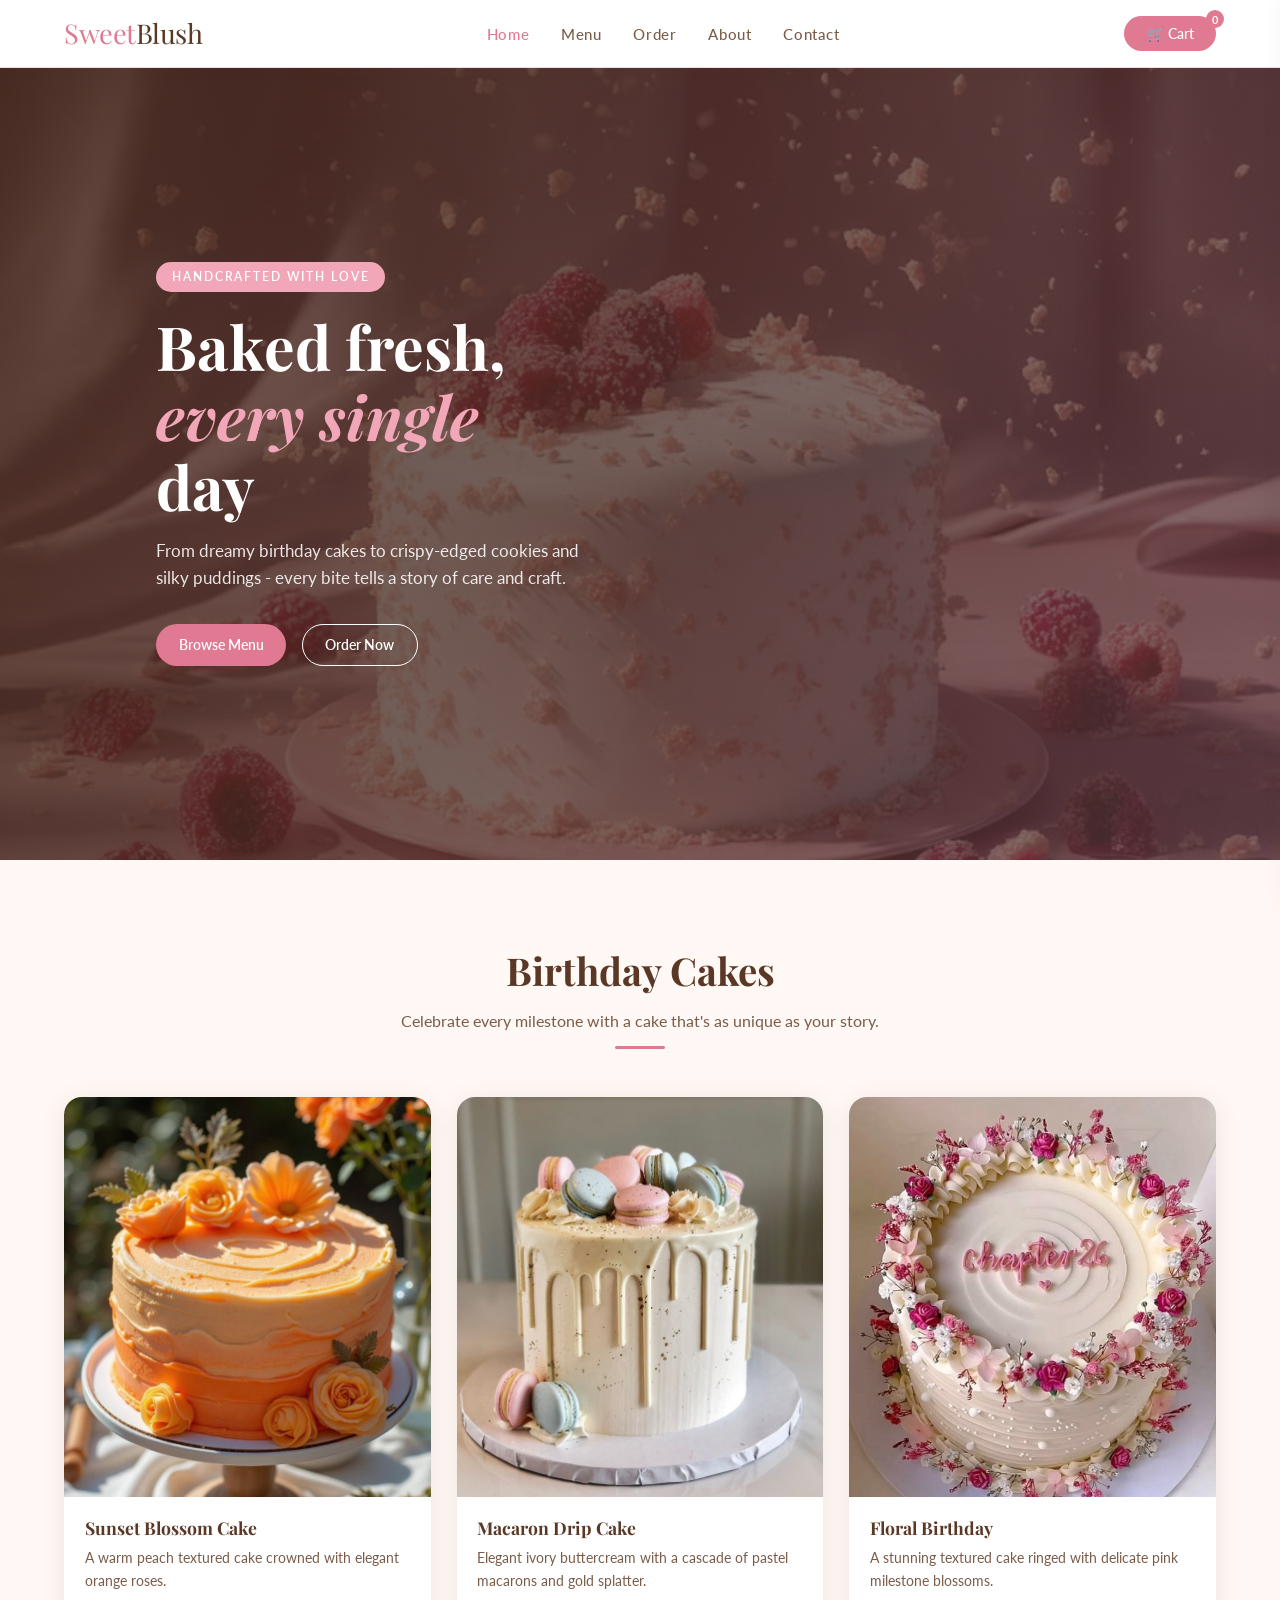
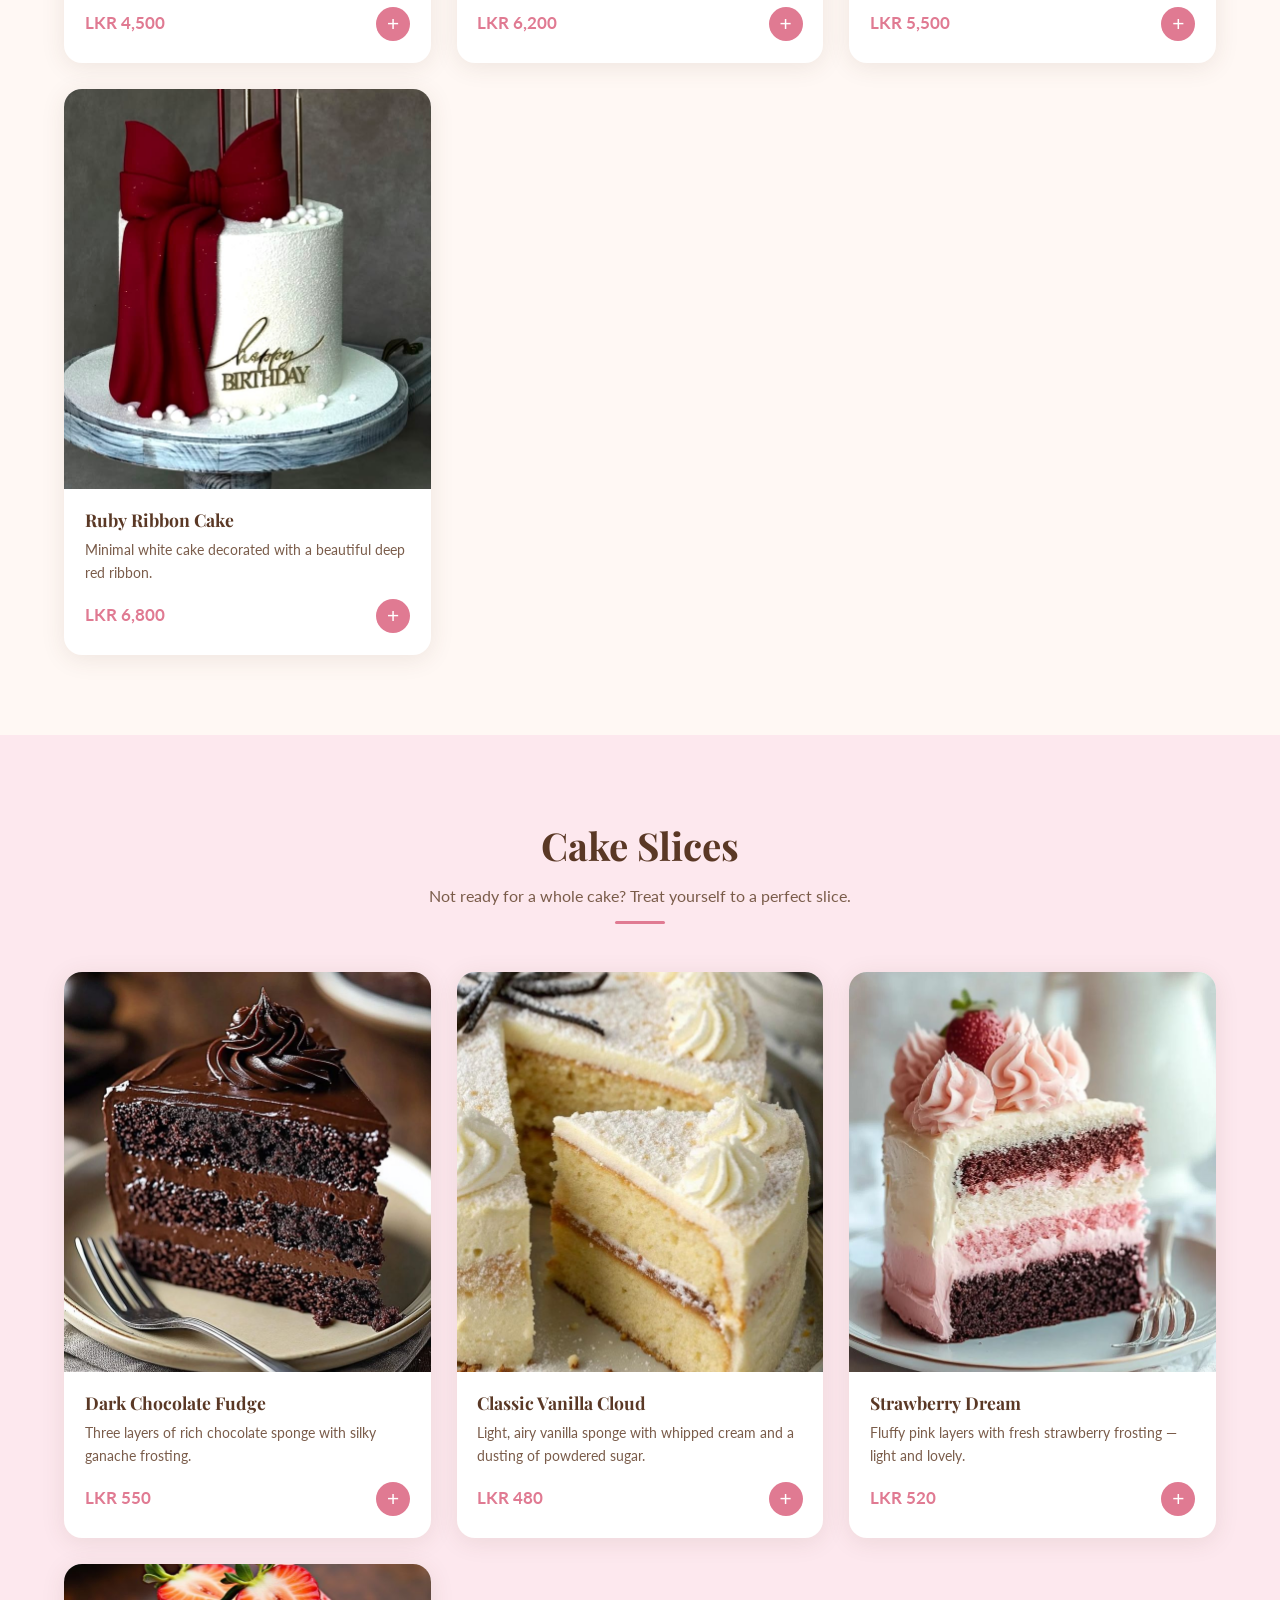
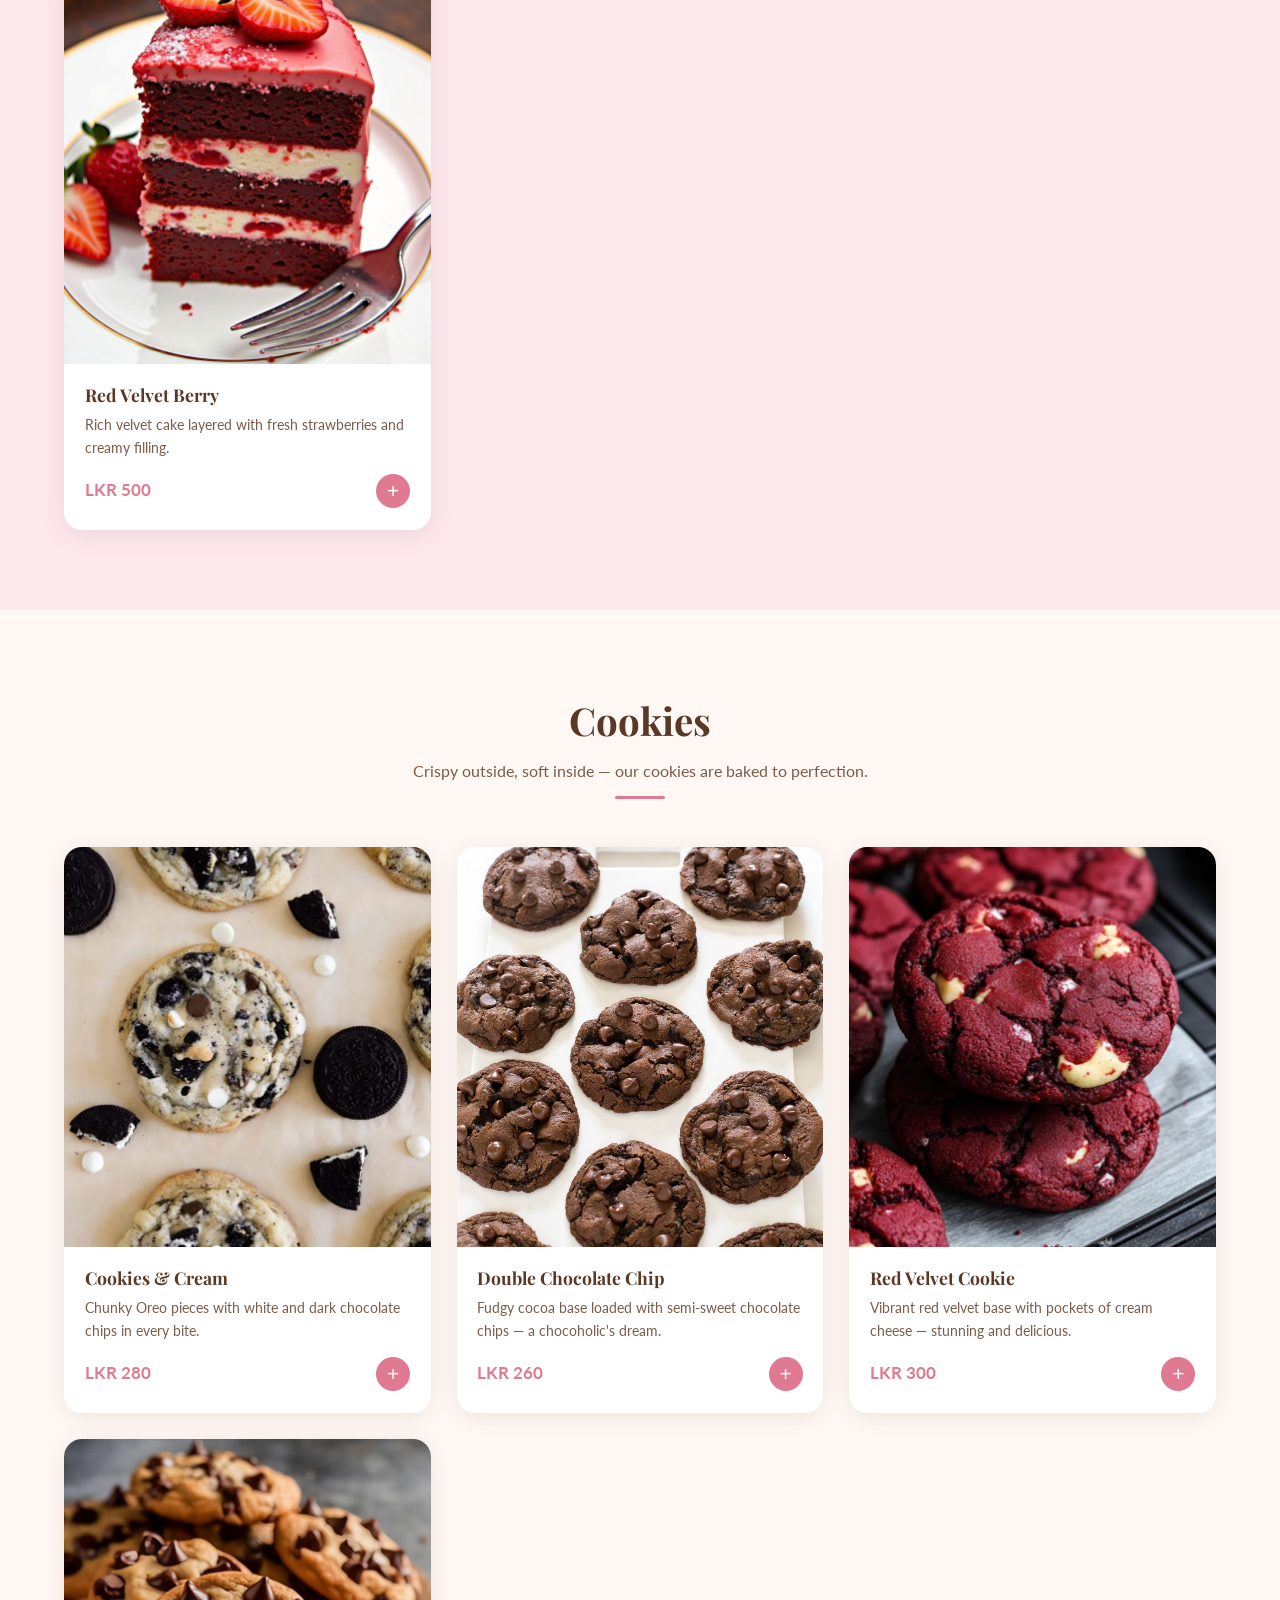
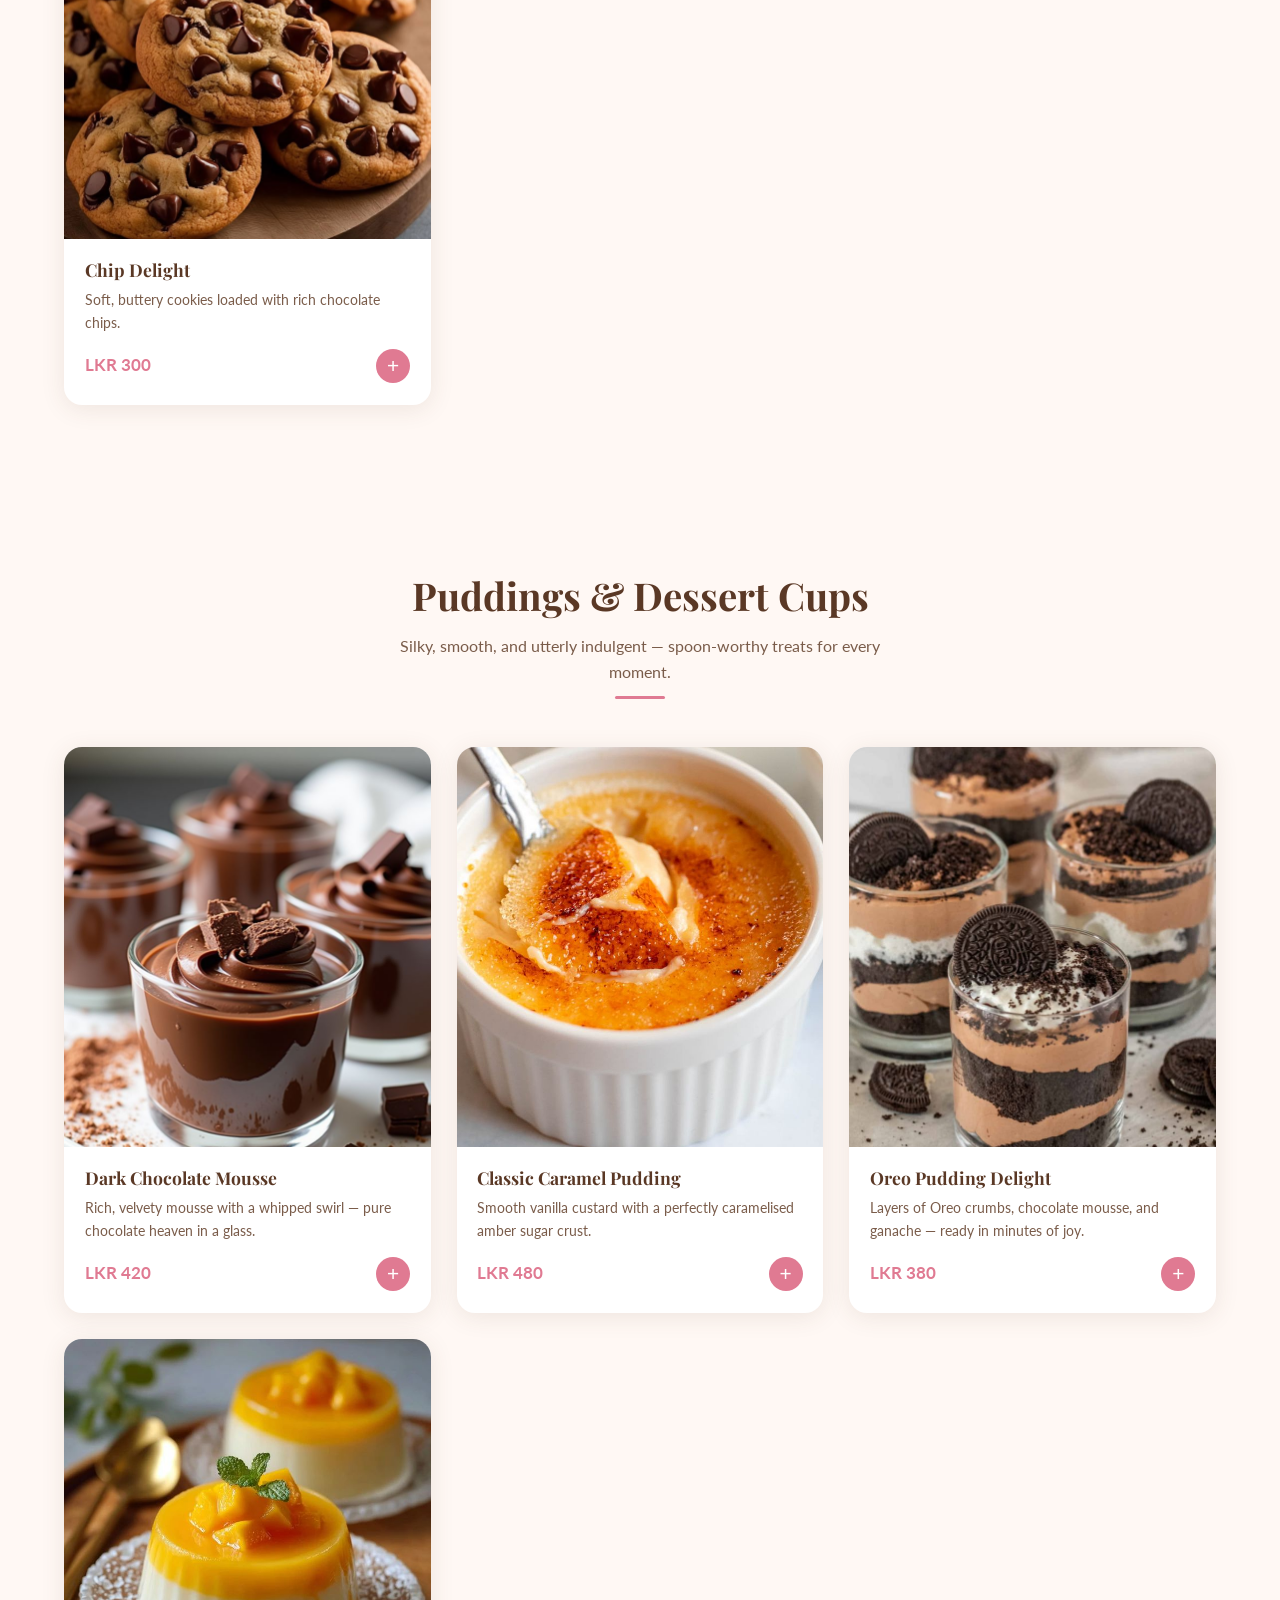
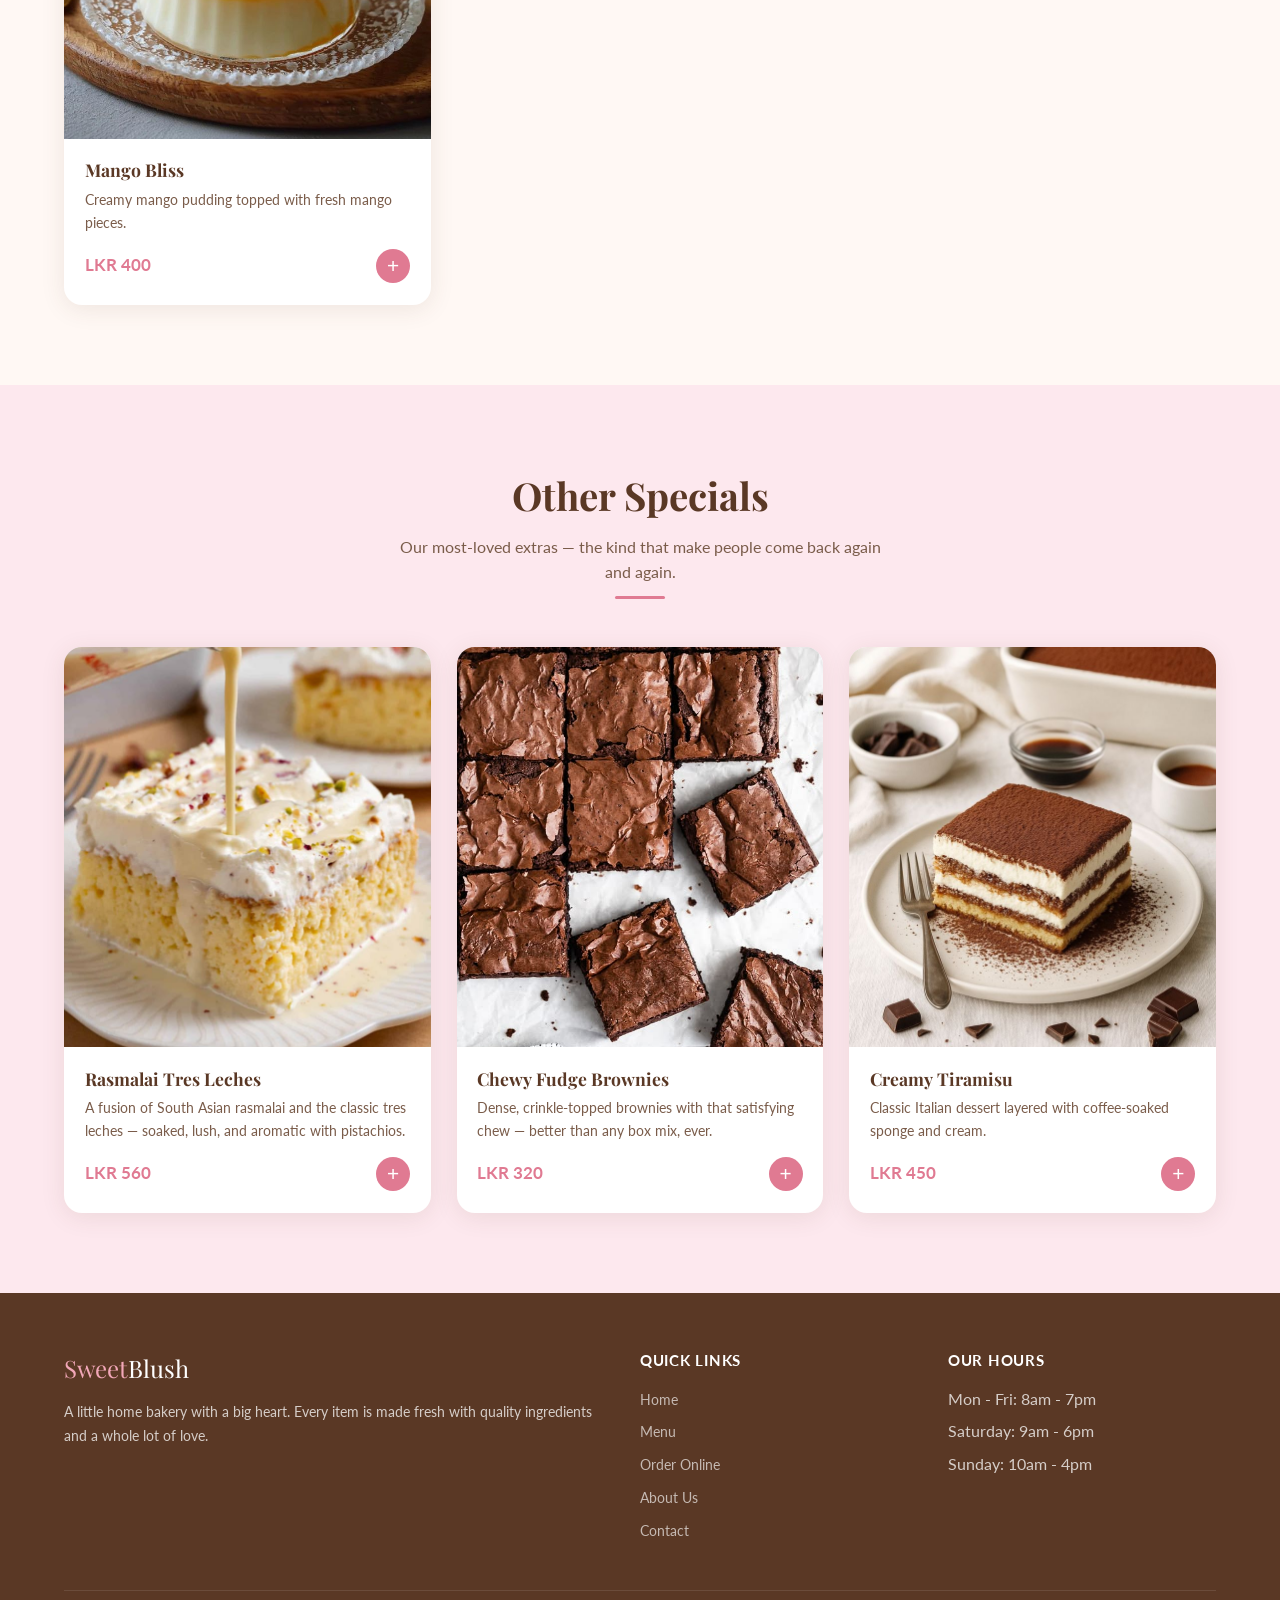
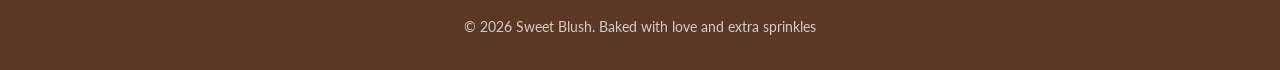
==== index.html @ 2e7a37d2 "uploaded all the files for the project" ====
<!DOCTYPE html>
<html lang="en">
<head>
  <meta charset="UTF-8">
  <meta name="viewport" content="width=device-width, initial-scale=1.0">
  <title>Sweet Blush- Handcrafted Sweets</title>
  <link rel="preconnect" href="https://fonts.googleapis.com">
  <link href="https://fonts.googleapis.com/css2?family=Playfair+Display:ital,wght@0,400;0,700;1,400&family=Lato:wght@300;400;600;700&display=swap" rel="stylesheet">
  <link rel="stylesheet" href="css/style.css">
</head>
<body>

<!-- NAVBAR -->
<nav>
  <a href="index.html" class="nav-brand">Sweet<span>Blush</span></a>
  <ul class="nav-links" id="navLinks">
    <li><a href="index.html" class="active">Home</a></li>
    <li><a href="pages/products.html">Menu</a></li>
    <li><a href="pages/order.html">Order</a></li>
    <li><a href="pages/about.html">About</a></li>
    <li><a href="pages/contact.html">Contact</a></li>
  </ul>
  <div class="nav-actions">
    <button class="btn btn-pink cart-btn" id="openCart">
      🛒 Cart <span class="cart-count" id="cartCount">0</span>
    </button>
  </div>
  <button class="hamburger" id="hamburger" aria-label="Menu">
    <span></span><span></span><span></span>
  </button>
</nav>

<!-- HERO -->
<section class="hero">
  <div class="hero-bg"></div>
  <div class="hero-overlay"></div>
  <div class="hero-content">
    <span class="hero-tag">Handcrafted with love</span>
    <h1>Baked fresh, <em>every single</em> day</h1>
    <p>From dreamy birthday cakes to crispy-edged cookies and silky puddings - every bite tells a story of care and craft.</p>
    <div class="hero-btns">
      <a href="pages/products.html" class="btn btn-pink">Browse Menu</a>
      <a href="pages/order.html" class="btn btn-outline" style="color:white; border-color:white;">Order Now</a>
    </div>
  </div>
</section>

<!-- BIRTHDAY CAKES -->
<section id="birthday-cakes">
  <div class="section-header">
    <h2>Birthday Cakes</h2>
    <p>Celebrate every milestone with a cake that's as unique as your story.</p>
    <div class="pink-line"></div>
  </div>
  <div class="cards-grid">
    <div class="card">
      <img class="card-img" src="images/cake4.jpg" alt="Fancy Birthday Cake">
      <div class="card-body">
        <h3>Sunset Blossom Cake</h3>
        <p>A warm peach textured cake crowned with elegant orange roses.</p>
        <div class="card-footer">
          <span class="price">LKR 4,500</span>
          <button class="add-btn" onclick="addToCart('Dreamy Drip Cake', 4500, 'images/cake1.jpg')">+</button>
        </div>
      </div>
    </div>
    <div class="card">
      <img class="card-img" src="images/cake2.jpg" alt="Vanilla Layer Cake">
      <div class="card-body">
        <h3>Macaron Drip Cake</h3>
        <p>Elegant ivory buttercream with a cascade of pastel macarons and gold splatter.</p>
        <div class="card-footer">
          <span class="price">LKR 6,200</span>
          <button class="add-btn" onclick="addToCart('Classic Vanilla Cloud', 6200, 'images/cake2.jpg')">+</button>
        </div>
      </div>
    </div>
    <div class="card">
      <img class="card-img" src="images/cake3.jpg" alt="Macaron Drip Cake">
      <div class="card-body">
        <h3>Floral Birthday</h3>
        <p>A stunning textured cake ringed with delicate pink milestone blossoms.</p>
        <div class="card-footer">
          <span class="price">LKR 5,500</span>
          <button class="add-btn" onclick="addToCart('Macaron Drip Cake', 5500, 'images/cake3.jpg')">+</button>
        </div>
      </div>
    </div>
    <div class="card">
      <img class="card-img" src="images/Cake 5.jpeg" alt="Ruby Ribbon Cake">
      <div class="card-body">
        <h3>Ruby Ribbon Cake</h3>
        <p>Minimal white cake decorated with a beautiful deep red ribbon.</p>
        <div class="card-footer">
          <span class="price">LKR 6,800</span>
          <button class="add-btn" onclick="addToCart('Macaron Drip Cake', 6800, 'images/cake3.jpg')">+</button>
        </div>
      </div>
    </div>
  </div>
</section>

<!-- CAKE PIECES -->
<section class="bg-pink-light" id="cake-pieces">
  <div class="section-header">
    <h2>Cake Slices</h2>
    <p>Not ready for a whole cake? Treat yourself to a perfect slice.</p>
    <div class="pink-line"></div>
  </div>
  <div class="cards-grid">
    <div class="card">
      <img class="card-img" src="images/choc_cake.jpg" alt="Chocolate Fudge Cake">
      <div class="card-body">
        <h3>Dark Chocolate Fudge</h3>
        <p>Three layers of rich chocolate sponge with silky ganache frosting.</p>
        <div class="card-footer">
          <span class="price">LKR 550</span>
          <button class="add-btn" onclick="addToCart('Dark Chocolate Fudge Slice', 550, 'images/choc_cake.jpg')">+</button>
        </div>
      </div>
    </div>
    <div class="card">
      <img class="card-img" src="images/cake_piece1.jpg" alt="Vanila Cake">
      <div class="card-body">
        <h3>Classic Vanilla Cloud</h3>
        <p>Light, airy vanilla sponge with whipped cream and a dusting of powdered sugar.</p>
        <div class="card-footer">
          <span class="price">LKR 480</span>
          <button class="add-btn" onclick="addToCart('Neapolitan Delight Slice', 480, 'images/cake_piece1.jpg')">+</button>
        </div>
      </div>
    </div>
    <div class="card">
      <img class="card-img" src="images/cake_piece2.jpg" alt="Strawberry Cake">
      <div class="card-body">
        <h3>Strawberry Dream</h3>
        <p>Fluffy pink layers with fresh strawberry frosting — light and lovely.</p>
        <div class="card-footer">
          <span class="price">LKR 520</span>
          <button class="add-btn" onclick="addToCart('Strawberry Dream Slice', 520, 'images/cake_piece2.jpg')">+</button>
        </div>
      </div>
    </div>
    <div class="card">
      <img class="card-img" src="images/Red Velvet Strawberry Sensation.jpeg" alt="Red Velvet Cake">
      <div class="card-body">
        <h3>Red Velvet Berry</h3>
        <p>Rich velvet cake layered with fresh strawberries and creamy filling.</p>
        <div class="card-footer">
          <span class="price">LKR 500</span>
          <button class="add-btn" onclick="addToCart('Strawberry Dream Slice', 500, 'images/cake_piece2.jpg')">+</button>
        </div>
      </div>
    </div>
  </div>
</section>

<!-- COOKIES -->
<section id="cookies">
  <div class="section-header">
    <h2>Cookies</h2>
    <p>Crispy outside, soft inside — our cookies are baked to perfection.</p>
    <div class="pink-line"></div>
  </div>
  <div class="cards-grid">
    <div class="card">
      <img class="card-img" src="images/cookie1.jpg" alt="Cookies and Cream">
      <div class="card-body">
        <h3>Cookies & Cream</h3>
        <p>Chunky Oreo pieces with white and dark chocolate chips in every bite.</p>
        <div class="card-footer">
          <span class="price">LKR 280</span>
          <button class="add-btn" onclick="addToCart('Cookies & Cream Cookie', 280, 'images/cookie1.jpg')">+</button>
        </div>
      </div>
    </div>
    <div class="card">
      <img class="card-img" src="images/cookie2.jpg" alt="Double Chocolate">
      <div class="card-body">
        <h3>Double Chocolate Chip</h3>
        <p>Fudgy cocoa base loaded with semi-sweet chocolate chips — a chocoholic's dream.</p>
        <div class="card-footer">
          <span class="price">LKR 260</span>
          <button class="add-btn" onclick="addToCart('Double Chocolate Chip Cookie', 260, 'images/cookie2.jpg')">+</button>
        </div>
      </div>
    </div>
    <div class="card">
      <img class="card-img" src="images/cookie3.jpg" alt="Red Velvet Cookie">
      <div class="card-body">
        <h3>Red Velvet Cookie</h3>
        <p>Vibrant red velvet base with pockets of cream cheese — stunning and delicious.</p>
        <div class="card-footer">
          <span class="price">LKR 300</span>
          <button class="add-btn" onclick="addToCart('Red Velvet Cookie', 300, 'images/cookie3.jpg')">+</button>
        </div>
      </div>
    </div>
    <div class="card">
      <img class="card-img" src="images/Cookie 4.jpeg" alt="Chocolate chip Cookie">
      <div class="card-body">
        <h3>Chip Delight</h3>
        <p>Soft, buttery cookies loaded with rich chocolate chips.</p>
        <div class="card-footer">
          <span class="price">LKR 300</span>
          <button class="add-btn" onclick="addToCart('Red Velvet Cookie', 240, 'images/cookie3.jpg')">+</button>
        </div>
      </div>
    </div>
  </div>
</section>

<!-- PUDDINGS -->
<section id="puddings">
  <div class="section-header">
    <h2>Puddings & Dessert Cups</h2>
    <p>Silky, smooth, and utterly indulgent — spoon-worthy treats for every moment.</p>
    <div class="pink-line"></div>
  </div>
  <div class="cards-grid">
    <div class="card">
      <img class="card-img" src="images/pudding1.jpg" alt="Chocolate Mousse">
      <div class="card-body">
        <h3>Dark Chocolate Mousse</h3>
        <p>Rich, velvety mousse with a whipped swirl — pure chocolate heaven in a glass.</p>
        <div class="card-footer">
          <span class="price">LKR 420</span>
          <button class="add-btn" onclick="addToCart('Dark Chocolate Mousse', 420, 'images/pudding1.jpg')">+</button>
        </div>
      </div>
    </div>
    <div class="card">
      <img class="card-img" src="images/pudding2.jpg" alt="Crème Brûlée">
      <div class="card-body">
        <h3>Classic Caramel Pudding</h3>
        <p>Smooth vanilla custard with a perfectly caramelised amber sugar crust.</p>
        <div class="card-footer">
          <span class="price">LKR 480</span>
          <button class="add-btn" onclick="addToCart('Classic Crème Brûlée', 480, 'images/pudding2.jpg')">+</button>
        </div>
      </div>
    </div>
    <div class="card">
      <img class="card-img" src="images/pudding3.jpg" alt="Oreo Pudding">
      <div class="card-body">
        <h3>Oreo Pudding Delight</h3>
        <p>Layers of Oreo crumbs, chocolate mousse, and ganache — ready in minutes of joy.</p>
        <div class="card-footer">
          <span class="price">LKR 380</span>
          <button class="add-btn" onclick="addToCart('Oreo Pudding Delight', 380, 'images/pudding3.jpg')">+</button>
        </div>
      </div>
    </div>
     <div class="card">
      <img class="card-img" src="images/pudding 4.jpeg" alt="Banana Pudding">
      <div class="card-body">
        <h3>Mango Bliss</h3>
        <p>Creamy mango pudding topped with fresh mango pieces.</p>
        <div class="card-footer">
          <span class="price">LKR 400</span>
          <button class="add-btn" onclick="addToCart('Oreo Pudding Delight', 400, 'images/pudding3.jpg')">+</button>
        </div>
      </div>
    </div>
  </div>
</section>

<!-- OTHER SPECIALS -->
<section class="bg-pink-light" id="specials">
  <div class="section-header">
    <h2>Other Specials</h2>
    <p>Our most-loved extras — the kind that make people come back again and again.</p>
    <div class="pink-line"></div>
  </div>
  <div class="cards-grid" style="grid-template-columns: repeat(auto-fill, minmax(320px,1fr));">
    <div class="card">
      <img class="card-img" src="images/tres_leches.jpg" alt="Tres Leches">
      <div class="card-body">
        <h3>Rasmalai Tres Leches</h3>
        <p>A fusion of South Asian rasmalai and the classic tres leches — soaked, lush, and aromatic with pistachios.</p>
        <div class="card-footer">
          <span class="price">LKR 560</span>
          <button class="add-btn" onclick="addToCart('Rasmalai Tres Leches', 560, 'images/tres_leches.jpg')">+</button>
        </div>
      </div>
    </div>
    <div class="card">
      <img class="card-img" src="images/brownies.jpg" alt="Fudge Brownies">
      <div class="card-body">
        <h3>Chewy Fudge Brownies</h3>
        <p>Dense, crinkle-topped brownies with that satisfying chew — better than any box mix, ever.</p>
        <div class="card-footer">
          <span class="price">LKR 320</span>
          <button class="add-btn" onclick="addToCart('Chewy Fudge Brownie', 320, 'images/brownies.jpg')">+</button>
        </div>
      </div>
    </div>
    <div class="card">
      <img class="card-img" src="images/Tiramisu.jpeg" alt="Tiramisu">
      <div class="card-body">
        <h3>Creamy Tiramisu</h3>
        <p>Classic Italian dessert layered with coffee-soaked sponge and cream.</p>
        <div class="card-footer">
          <span class="price">LKR 450</span>
          <button class="add-btn" onclick="addToCart('Chewy Fudge Brownie', 450, 'images/brownies.jpg')">+</button>
        </div>
      </div>
    </div>
  </div>
</section>



<!-- CART SIDEBAR -->
<div class="cart-sidebar" id="cartSidebar">
  <div class="cart-header">
    <h3>🛒 Your Cart</h3>
    <button class="cart-close" id="cartClose">×</button>
  </div>
  <div class="cart-items" id="cartItems"></div>
  <div class="cart-footer">
    <div class="cart-total">
      <span>Total</span>
      <span id="cartTotal">LKR 0.00</span>
    </div>
    <a href="pages/order.html" class="btn btn-pink" style="width:100%; padding:0.75rem; text-align:center; display:block;">Proceed to Order</a>
  </div>
</div>

<!-- FOOTER -->
<footer>
  <div class="footer-grid">
    <div>
      <div class="footer-brand">Sweet<span>Blush</span></div>
      <p>A little home bakery with a big heart. Every item is made fresh with quality ingredients and a whole lot of love.</p>
    </div>
    <div>
      <h4>Quick Links</h4>
      <ul>
        <li><a href="index.html">Home</a></li>
        <li><a href="pages/products.html">Menu</a></li>
        <li><a href="pages/order.html">Order Online</a></li>
        <li><a href="pages/about.html">About Us</a></li>
        <li><a href="pages/contact.html">Contact</a></li>
      </ul>
    </div>
    <div>
      <h4>Our Hours</h4>
      <ul>
        <li>Mon - Fri: 8am - 7pm</li>
        <li>Saturday: 9am - 6pm</li>
        <li>Sunday: 10am - 4pm</li>
      </ul>
    </div>
  </div>
  <div class="footer-bottom">
    <p>© 2026 Sweet Blush. Baked with love and extra sprinkles</p>
  </div>
</footer>

<div class="toast" id="toast"></div>
<script src="js/main.js"></script>
</body>
</html>
---- css/style.css ----
/* ===== RESET & BASE ===== */
*, *::before, *::after { box-sizing: border-box; margin: 0; padding: 0; }

:root {
  --pink: #f2a7b8;
  --pink-dark: #e07a92;
  --pink-light: #fde8ee;
  --cream: #fff8f4;
  --brown: #5a3825;
  --text: #2d1a0e;
  --text-light: #7a5c4a;
  --white: #ffffff;
  --shadow: 0 4px 24px rgba(90,56,37,0.10);
  --radius: 18px;
  --font-display: 'Playfair Display', Georgia, serif;
  --font-body: 'Lato', 'Helvetica Neue', Arial, sans-serif;
}

html { scroll-behavior: smooth; }
body {
  font-family: var(--font-body);
  background: var(--cream);
  color: var(--text);
  line-height: 1.6;
}

a { text-decoration: none; color: inherit; }
img { max-width: 100%; display: block; }

/* ===== NAVBAR ===== */
nav {
  position: sticky; top: 0; z-index: 100;
  background: var(--white);
  border-bottom: 1px solid #f5dde5;
  display: flex; align-items: center; justify-content: space-between;
  padding: 0 5%;
  height: 68px;
  box-shadow: 0 2px 12px rgba(90,56,37,0.07);
}

.nav-brand {
  font-family: var(--font-display);
  font-size: 1.7rem;
  color: var(--pink-dark);
  letter-spacing: -0.5px;
}
.nav-brand span { color: var(--brown); }

.nav-links {
  display: flex; gap: 2rem; list-style: none;
}
.nav-links a {
  font-size: 0.92rem;
  letter-spacing: 0.04em;
  color: var(--text-light);
  transition: color 0.2s;
  font-weight: 500;
}
.nav-links a:hover, .nav-links a.active { color: var(--pink-dark); }

.nav-actions { display: flex; gap: 0.75rem; align-items: center; }

.btn {
  display: inline-flex; align-items: center; justify-content: center;
  gap: 8px;
  padding: 0.55rem 1.4rem;
  border-radius: 50px;
  font-size: 0.88rem;
  font-weight: 600;
  cursor: pointer;
  border: none;
  transition: all 0.2s;
  font-family: var(--font-body);
}
.btn-outline {
  background: transparent;
  border: 1.5px solid var(--pink-dark);
  color: var(--pink-dark);
}
.btn-outline:hover { background: var(--pink-light); }
.btn-pink {
  background: var(--pink-dark);
  color: var(--white);
}
.btn-pink:hover { background: #c96880; transform: translateY(-1px); box-shadow: 0 4px 14px rgba(224,122,146,0.35); }
.btn-brown {
  background: var(--brown);
  color: var(--white);
}
.btn-brown:hover { background: #7a4f35; }

/* Hamburger */
.hamburger { display: none; flex-direction: column; gap: 5px; cursor: pointer; background: none; border: none; padding: 4px; }
.hamburger span { display: block; width: 24px; height: 2px; background: var(--brown); border-radius: 2px; transition: all 0.3s; }

/* ===== HERO ===== */
.hero {
  position: relative;
  min-height: 88vh;
  display: flex; align-items: center;
  overflow: hidden;
}
.hero-bg {
  position: absolute; inset: 0;
  background: url('../images/hero.jpg') center/cover no-repeat;
  filter: brightness(0.40);
}
.hero-overlay {
  position: absolute; inset: 0;
  background: linear-gradient(120deg, rgba(90,56,37,0.55) 0%, rgba(242,167,184,0.25) 100%);
}
.hero-content {
  position: relative; z-index: 2;
  padding: 0 8%;
  max-width: 620px;
}
.hero-tag {
  display: inline-block;
  background: var(--pink);
  color: var(--white);
  font-size: 0.78rem;
  letter-spacing: 0.15em;
  text-transform: uppercase;
  padding: 0.3rem 1rem;
  border-radius: 50px;
  margin-bottom: 1.2rem;
  font-weight: 600;
}
.hero-content h1 {
  font-family: var(--font-display);
  font-size: clamp(2.4rem, 5vw, 3.8rem);
  color: var(--white);
  line-height: 1.15;
  margin-bottom: 1.1rem;
}
.hero-content h1 em {
  color: var(--pink);
  font-style: italic;
}
.hero-content p {
  color: rgba(255,255,255,0.88);
  font-size: 1.05rem;
  margin-bottom: 2rem;
  max-width: 480px;
}
.hero-btns { display: flex; gap: 1rem; flex-wrap: wrap; }

/* ===== SECTION STYLES ===== */
section { padding: 5rem 5%; }

.section-header { text-align: center; margin-bottom: 3rem; }
.section-header h2 {
  font-family: var(--font-display);
  font-size: clamp(1.8rem, 3vw, 2.4rem);
  color: var(--brown);
  margin-bottom: 0.5rem;
}
.section-header p { color: var(--text-light); font-size: 0.98rem; max-width: 500px; margin: 0 auto; }
.pink-line {
  width: 50px; height: 3px;
  background: var(--pink-dark);
  border-radius: 2px;
  margin: 0.7rem auto 0;
}

/* ===== CARDS GRID ===== */
.cards-grid {
  display: grid;
  grid-template-columns: repeat(auto-fill, minmax(270px, 1fr));
  gap: 1.6rem;
}

.card {
  background: var(--white);
  border-radius: var(--radius);
  overflow: hidden;
  box-shadow: var(--shadow);
  transition: transform 0.25s, box-shadow 0.25s;
}
.card:hover { transform: translateY(-6px); box-shadow: 0 12px 36px rgba(90,56,37,0.14); }

.card-img {
  width: 100%; height: 400px;
  object-fit: cover;
  overflow: hidden;
  
}
.card-body { padding: 1.1rem 1.3rem 1.4rem; }
.card-body h3 {
  font-family: var(--font-display);
  font-size: 1.1rem;
  color: var(--brown);
  margin-bottom: 0.3rem;
}
.card-body p { font-size: 0.88rem; color: var(--text-light); margin-bottom: 0.9rem; }
.card-footer { display: flex; align-items: center; justify-content: space-between; }
.price { font-weight: 700; color: var(--pink-dark); font-size: 1.05rem; }
.add-btn {
  width: 34px; height: 34px;
  border-radius: 50%;
  background: var(--pink-dark);
  color: white;
  border: none;
  font-size: 1.3rem;
  cursor: pointer;
  display: flex; align-items: center; justify-content: center;
  transition: background 0.2s;
}
.add-btn:hover { background: var(--brown); }

/* ===== ALTERNATING BG ===== */
.bg-pink-light { background: var(--pink-light); }
.bg-white { background: var(--white); }

/* ===== CART BADGE ===== */
.cart-btn { position: relative; }
.cart-count {
  position: absolute; top: -6px; right: -8px;
  background: var(--pink-dark);
  color: white;
  font-size: 0.7rem;
  font-weight: 700;
  width: 18px; height: 18px;
  border-radius: 50%;
  display: flex; align-items: center; justify-content: center;
}

/* ===== MODAL ===== */
.modal-overlay {
  display: none;
  position: fixed; inset: 0;
  background: rgba(45,26,14,0.45);
  z-index: 500;
  align-items: center;
  justify-content: center;
  padding: 1rem;
}
.modal-overlay.open { display: flex; }
.modal {
  background: var(--white);
  border-radius: var(--radius);
  padding: 2.4rem;
  width: 100%; max-width: 420px;
  position: relative;
  box-shadow: 0 20px 60px rgba(90,56,37,0.2);
  animation: slideUp 0.3s ease;
}
@keyframes slideUp { from { transform: translateY(30px); opacity: 0; } to { transform: translateY(0); opacity: 1; } }

.modal-close {
  position: absolute; top: 1rem; right: 1rem;
  background: none; border: none; font-size: 1.4rem;
  color: var(--text-light); cursor: pointer;
}
.modal h2 {
  font-family: var(--font-display);
  color: var(--brown); margin-bottom: 0.4rem;
}
.modal p { color: var(--text-light); font-size: 0.9rem; margin-bottom: 1.6rem; }

.form-group { margin-bottom: 1.1rem; }
.form-group label {
  display: block; font-size: 0.85rem;
  font-weight: 600; color: var(--text);
  margin-bottom: 0.35rem;
}
.form-group input, .form-group select, .form-group textarea {
  width: 100%; padding: 0.65rem 1rem;
  border: 1.5px solid #f0dde5;
  border-radius: 10px;
  font-size: 0.92rem;
  font-family: var(--font-body);
  color: var(--text);
  background: var(--cream);
  transition: border-color 0.2s;
  outline: none;
}
.form-group input:focus, .form-group select:focus, .form-group textarea:focus {
  border-color: var(--pink-dark);
}
.form-row { display: grid; grid-template-columns: 1fr 1fr; gap: 0.8rem; }
.tab-btns { display: flex; gap: 0.5rem; margin-bottom: 1.6rem; }
.tab-btn {
  flex: 1; padding: 0.55rem;
  border-radius: 10px;
  border: 1.5px solid #f0dde5;
  background: transparent;
  color: var(--text-light);
  font-size: 0.88rem; font-weight: 600;
  cursor: pointer; transition: all 0.2s;
  font-family: var(--font-body);
}
.tab-btn.active { background: var(--pink-dark); color: white; border-color: var(--pink-dark); }
.tab-panel { display: none; }
.tab-panel.active { display: block; }

/* ===== CART SIDEBAR ===== */
.cart-sidebar {
  position: fixed; top: 0; right: -380px;
  width: 360px; height: 100vh;
  background: var(--white);
  z-index: 400;
  box-shadow: -6px 0 30px rgba(90,56,37,0.12);
  transition: right 0.35s cubic-bezier(0.4,0,0.2,1);
  display: flex; flex-direction: column;
}
.cart-sidebar.open { right: 0; }
.cart-header {
  padding: 1.4rem 1.6rem;
  border-bottom: 1px solid #f5dde5;
  display: flex; align-items: center; justify-content: space-between;
}
.cart-header h3 { font-family: var(--font-display); color: var(--brown); }
.cart-close { background: none; border: none; font-size: 1.4rem; cursor: pointer; color: var(--text-light); }
.cart-items { flex: 1; overflow-y: auto; padding: 1rem 1.6rem; }
.cart-item {
  display: flex; gap: 1rem; align-items: center;
  padding: 0.8rem 0; border-bottom: 1px solid #f9edf1;
}
.cart-item-img { width: 60px; height: 60px; border-radius: 10px; object-fit: cover; }
.cart-item-info { flex: 1; }
.cart-item-info h4 { font-size: 0.92rem; color: var(--brown); margin-bottom: 0.2rem; }
.cart-item-info span { font-size: 0.85rem; color: var(--pink-dark); font-weight: 600; }
.cart-item-remove { background: none; border: none; color: var(--text-light); cursor: pointer; font-size: 1.1rem; }
.cart-footer { padding: 1.4rem 1.6rem; border-top: 1px solid #f5dde5; }
.cart-total { display: flex; justify-content: space-between; margin-bottom: 1rem; font-weight: 700; font-size: 1rem; color: var(--brown); }
.cart-empty { text-align: center; color: var(--text-light); padding: 3rem 0; font-size: 0.95rem; }

/* ===== TOAST ===== */
.toast {
  position: fixed; bottom: 2rem; left: 50%; transform: translateX(-50%) translateY(20px);
  background: var(--brown);
  color: white;
  padding: 0.75rem 1.8rem;
  border-radius: 50px;
  font-size: 0.9rem;
  font-weight: 500;
  opacity: 0;
  transition: all 0.3s;
  z-index: 600;
  white-space: nowrap;
}
.toast.show { opacity: 1; transform: translateX(-50%) translateY(0); }

/* ===== FOOTER ===== */
footer {
  background: var(--brown);
  color: rgba(255,255,255,0.75);
  padding: 3.5rem 5% 2rem;
}
.footer-grid {
  display: grid;
  grid-template-columns: 2fr 1fr 1fr;
  gap: 2.5rem;
  margin-bottom: 2.5rem;
}
.footer-brand {
  font-family: var(--font-display);
  font-size: 1.5rem;
  color: var(--pink);
  margin-bottom: 0.8rem;
}
.footer-brand span { color: white; }
footer p { font-size: 0.88rem; line-height: 1.7; }
footer h4 { color: white; margin-bottom: 0.8rem; font-size: 0.92rem; letter-spacing: 0.05em; text-transform: uppercase; }
footer ul { list-style: none; }
footer ul li { margin-bottom: 0.45rem; }
footer ul a { font-size: 0.88rem; color: rgba(255,255,255,0.65); transition: color 0.2s; }
footer ul a:hover { color: var(--pink); }
.footer-bottom {
  border-top: 1px solid rgba(255,255,255,0.1);
  padding-top: 1.5rem;
  text-align: center;
  font-size: 0.82rem;
}

/* ===== PAGE HERO (inner pages) ===== */
.page-hero {
  background: linear-gradient(135deg, var(--pink-light) 0%, #fce4ec 100%);
  padding: 4rem 5%;
  text-align: center;
}
.page-hero h1 {
  font-family: var(--font-display);
  font-size: clamp(2rem, 4vw, 3rem);
  color: var(--brown);
  margin-bottom: 0.5rem;
}
.page-hero p { color: var(--text-light); font-size: 1rem; }

/* ===== ABOUT PAGE ===== */
.about-grid {
  display: grid;
  grid-template-columns: 1fr 1fr;
  gap: 3rem;
  align-items: center;
  max-width: 1100px; margin: 0 auto;
}
.about-img { border-radius: var(--radius); overflow: hidden; }
.about-img img { width: 100%; height: 420px; object-fit: cover; }
.about-text h2 { font-family: var(--font-display); font-size: 1.9rem; color: var(--brown); margin-bottom: 1rem; }
.about-text p { color: var(--text-light); margin-bottom: 1rem; font-size: 0.96rem; }

.values-grid { display: grid; grid-template-columns: repeat(3, 1fr); gap: 1.5rem; max-width: 1000px; margin: 0 auto; }
.value-card { background: var(--white); border-radius: var(--radius); padding: 2rem 1.5rem; text-align: center; box-shadow: var(--shadow); }
.value-icon { font-size: 2rem; margin-bottom: 0.8rem; }
.value-card h3 { font-family: var(--font-display); color: var(--brown); margin-bottom: 0.5rem; }
.value-card p { color: var(--text-light); font-size: 0.88rem; }

/* ===== CONTACT PAGE ===== */
.contact-grid { display: grid; grid-template-columns: 1fr 1.4fr; gap: 3rem; max-width: 1000px; margin: 0 auto; }
.contact-info h2 { font-family: var(--font-display); color: var(--brown); margin-bottom: 1rem; }
.contact-info p { color: var(--text-light); font-size: 0.95rem; margin-bottom: 1.8rem; }
.contact-detail { display: flex; gap: 1rem; align-items: flex-start; margin-bottom: 1.2rem; }
.contact-icon { font-size: 1.3rem; margin-top: 2px; }
.contact-detail strong { display: block; color: var(--brown); font-size: 0.9rem; margin-bottom: 0.2rem; }
.contact-detail span { color: var(--text-light); font-size: 0.88rem; }
.contact-form { background: var(--white); border-radius: var(--radius); padding: 2.2rem; box-shadow: var(--shadow); }
.contact-form h3 { font-family: var(--font-display); color: var(--brown); margin-bottom: 1.5rem; }

/* ===== ORDER PAGE ===== */
.order-layout { display: grid; grid-template-columns: 1.8fr 1fr; gap: 2.5rem; max-width: 1200px; margin: 0 auto; }
.order-summary-box { background: var(--white); border-radius: var(--radius); padding: 1.8rem; box-shadow: var(--shadow); position: sticky; top: 90px; }
.order-summary-box h3 { font-family: var(--font-display); color: var(--brown); margin-bottom: 1.2rem; padding-bottom: 0.8rem; border-bottom: 1px solid #f5dde5; }

/* ===== RESPONSIVE ===== */
@media (max-width: 900px) {
  .footer-grid { grid-template-columns: 1fr 1fr; }
  .about-grid { grid-template-columns: 1fr; }
  .contact-grid { grid-template-columns: 1fr; }
  .values-grid { grid-template-columns: 1fr 1fr; }
  .order-layout { grid-template-columns: 1fr; }
}

@media (max-width: 680px) {
  .nav-links { display: none; position: absolute; top: 68px; left: 0; right: 0; background: var(--white); flex-direction: column; padding: 1.2rem 5%; gap: 1rem; box-shadow: 0 8px 20px rgba(90,56,37,0.08); }
  .nav-links.open { display: flex; }
  .hamburger { display: flex; }
  .nav-actions .btn-outline { display: none; }
  .hero-content { padding: 0 6%; }
  .footer-grid { grid-template-columns: 1fr; }
  .values-grid { grid-template-columns: 1fr; }
  .cart-sidebar { width: 100%; right: -100%; }
}
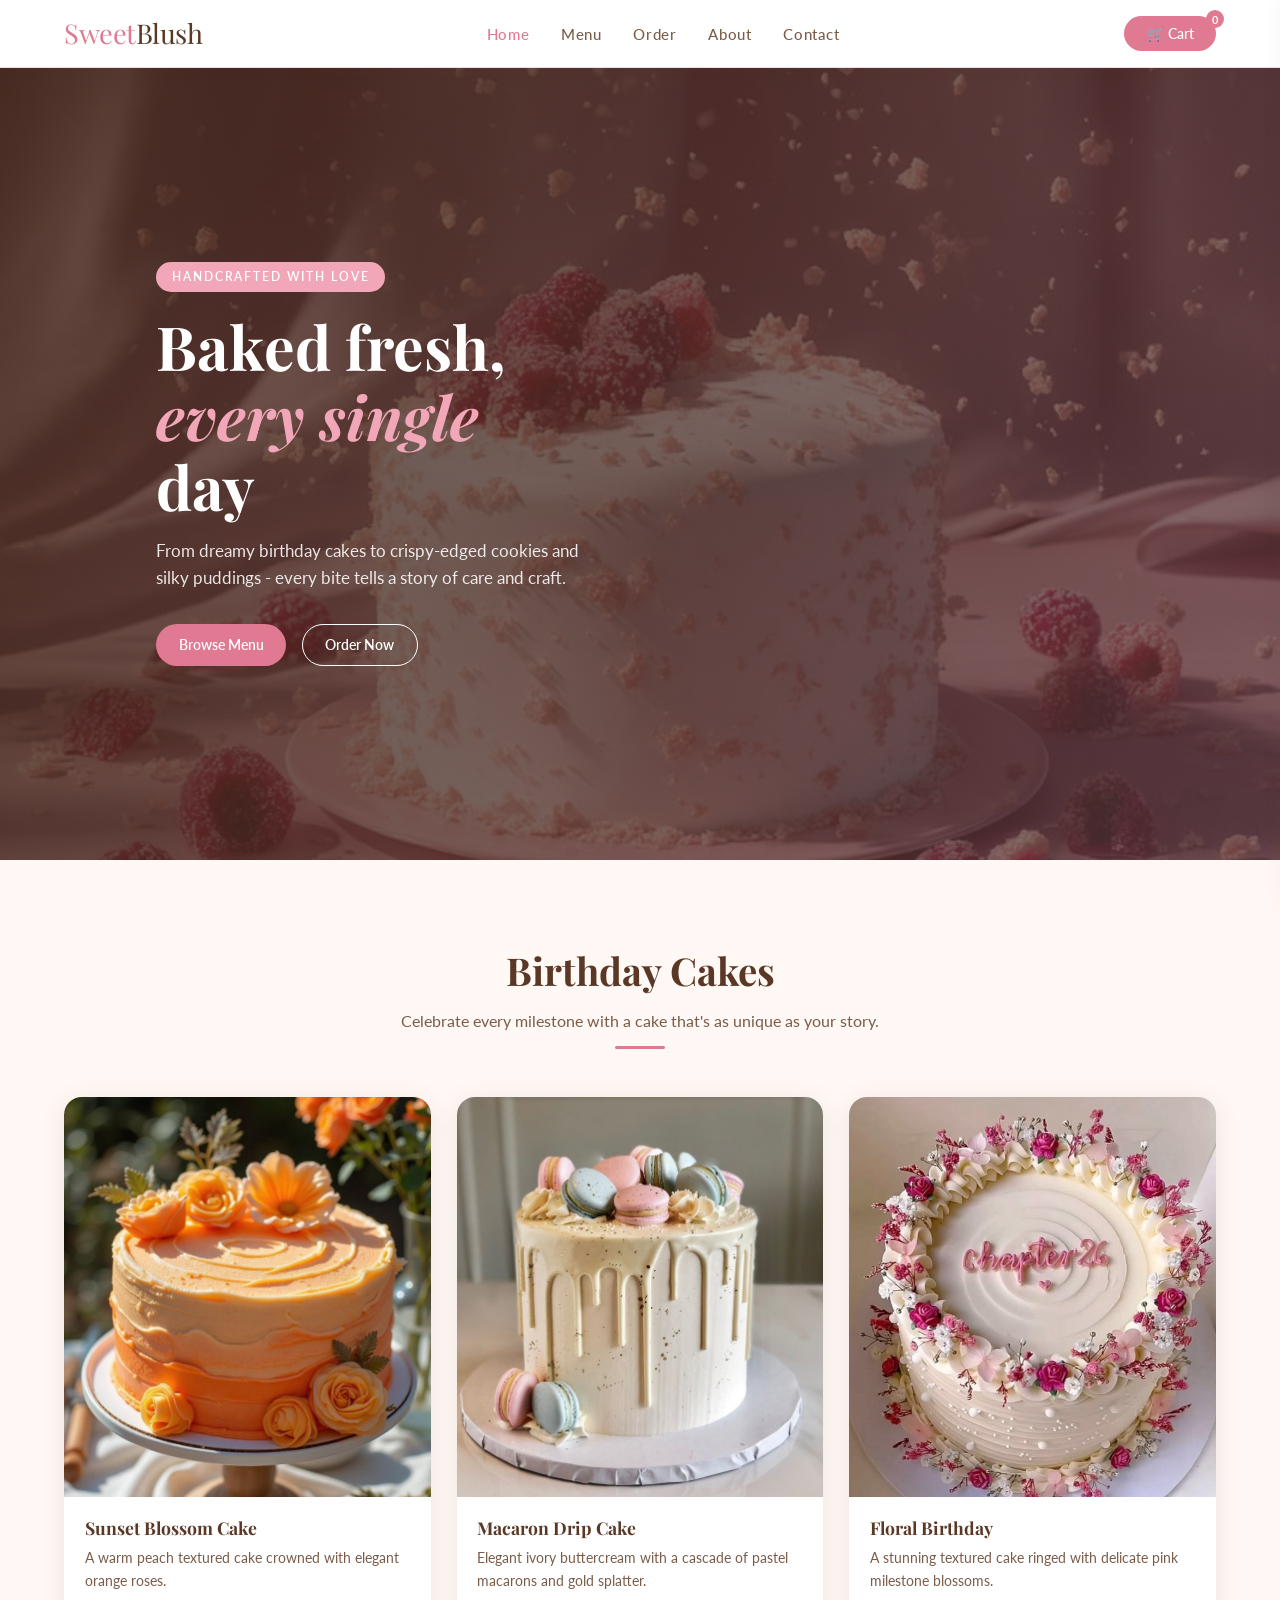
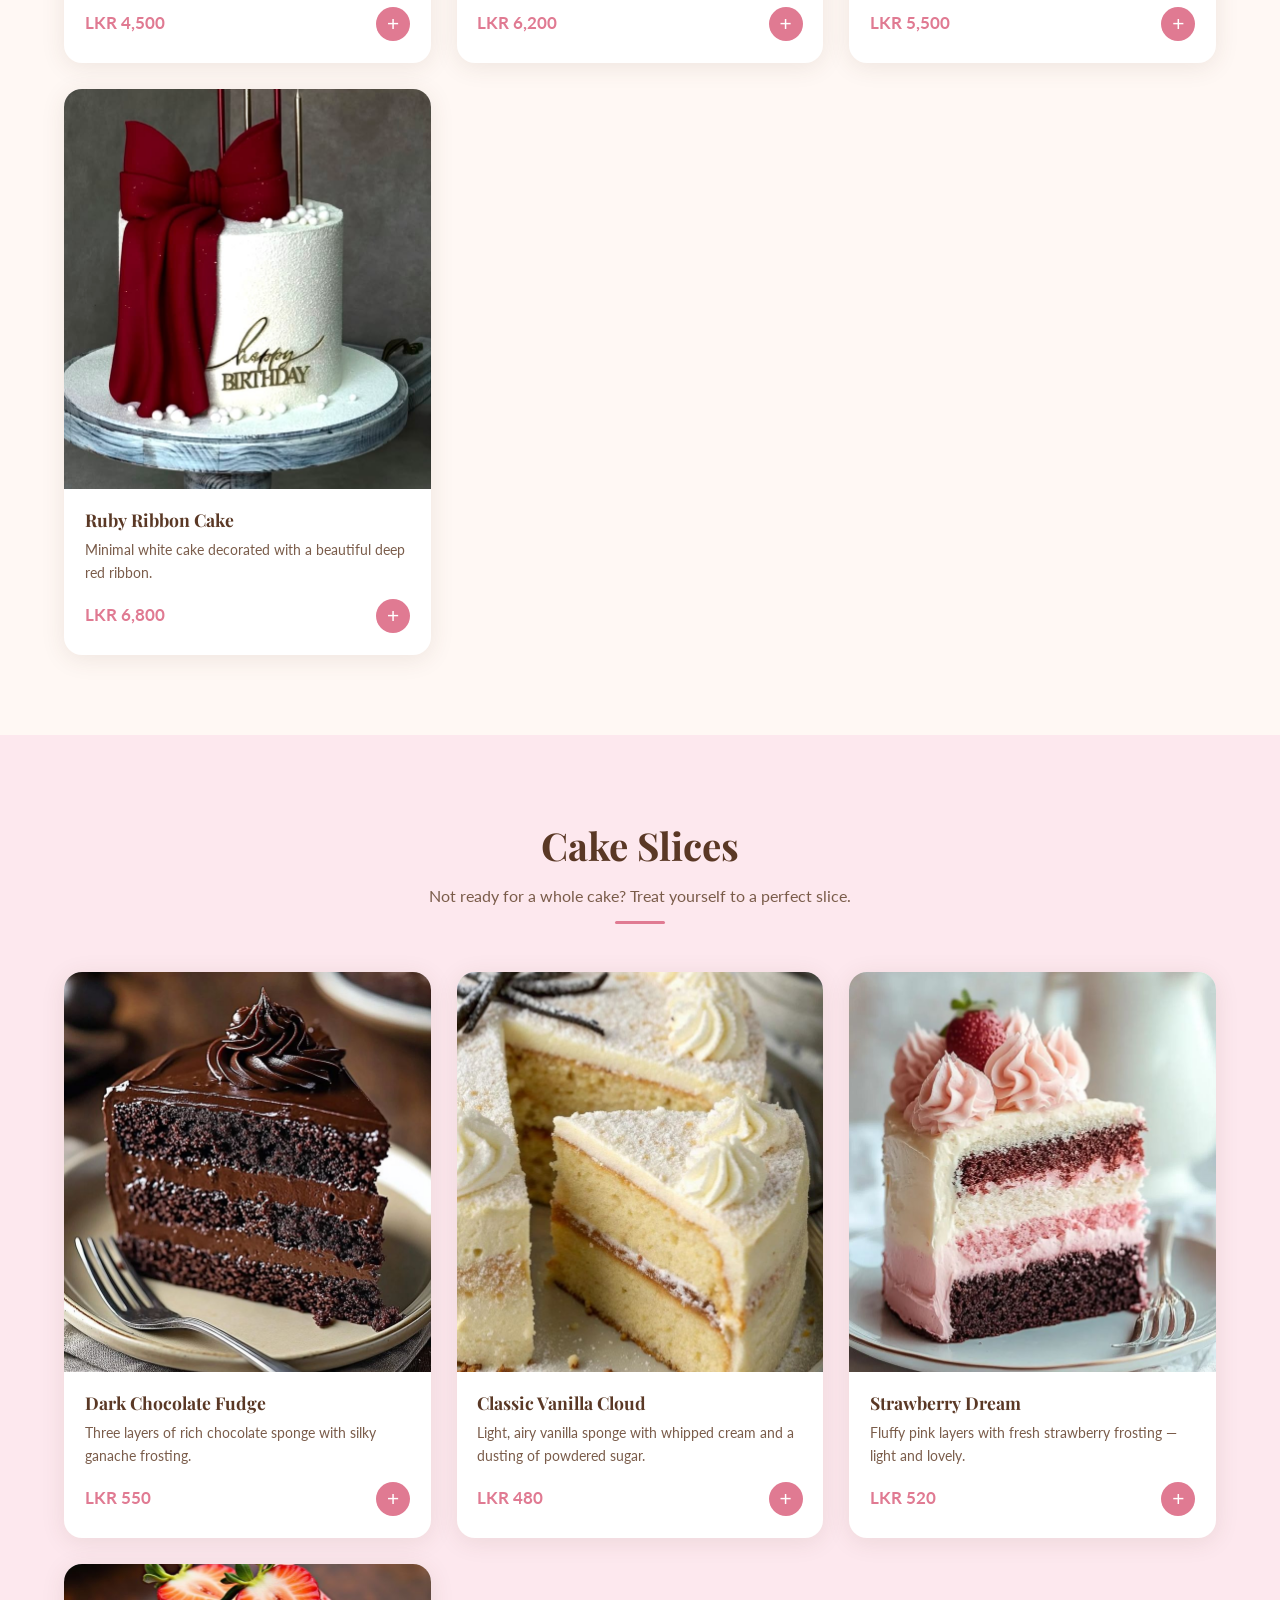
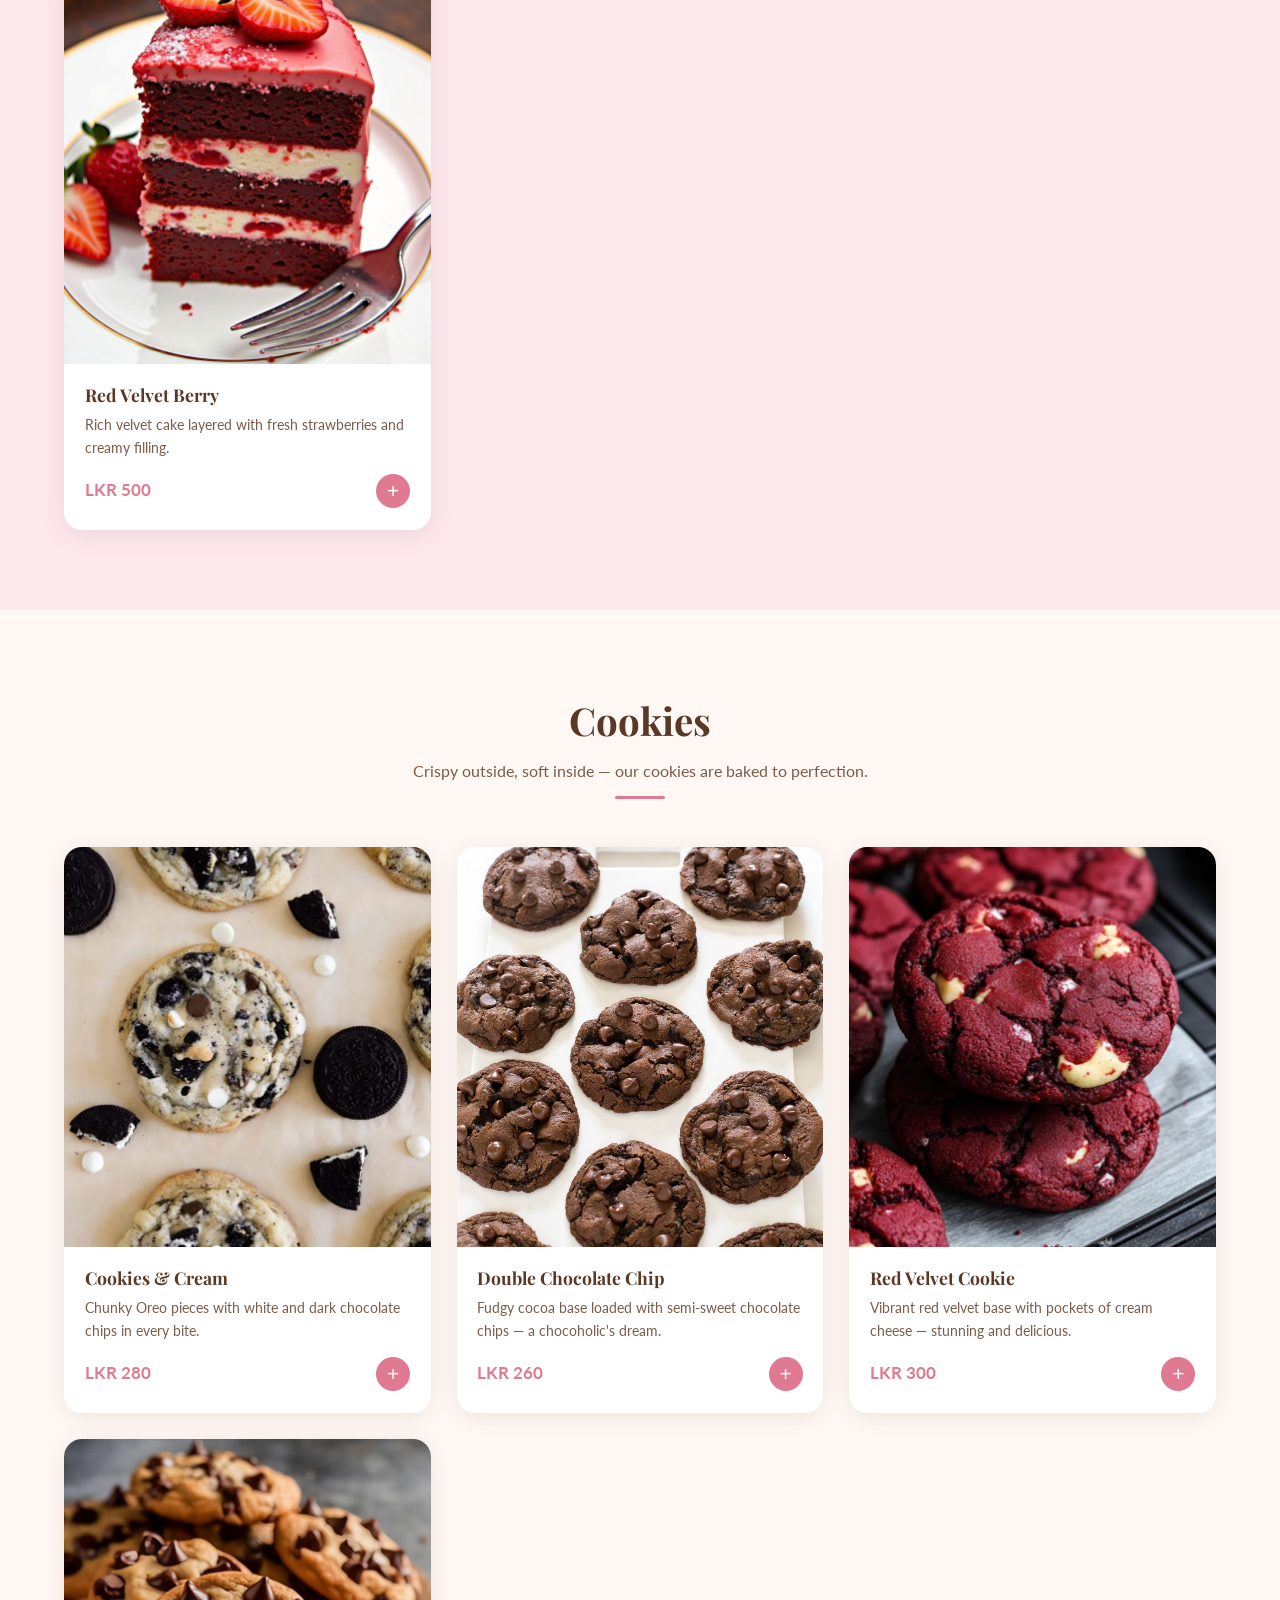
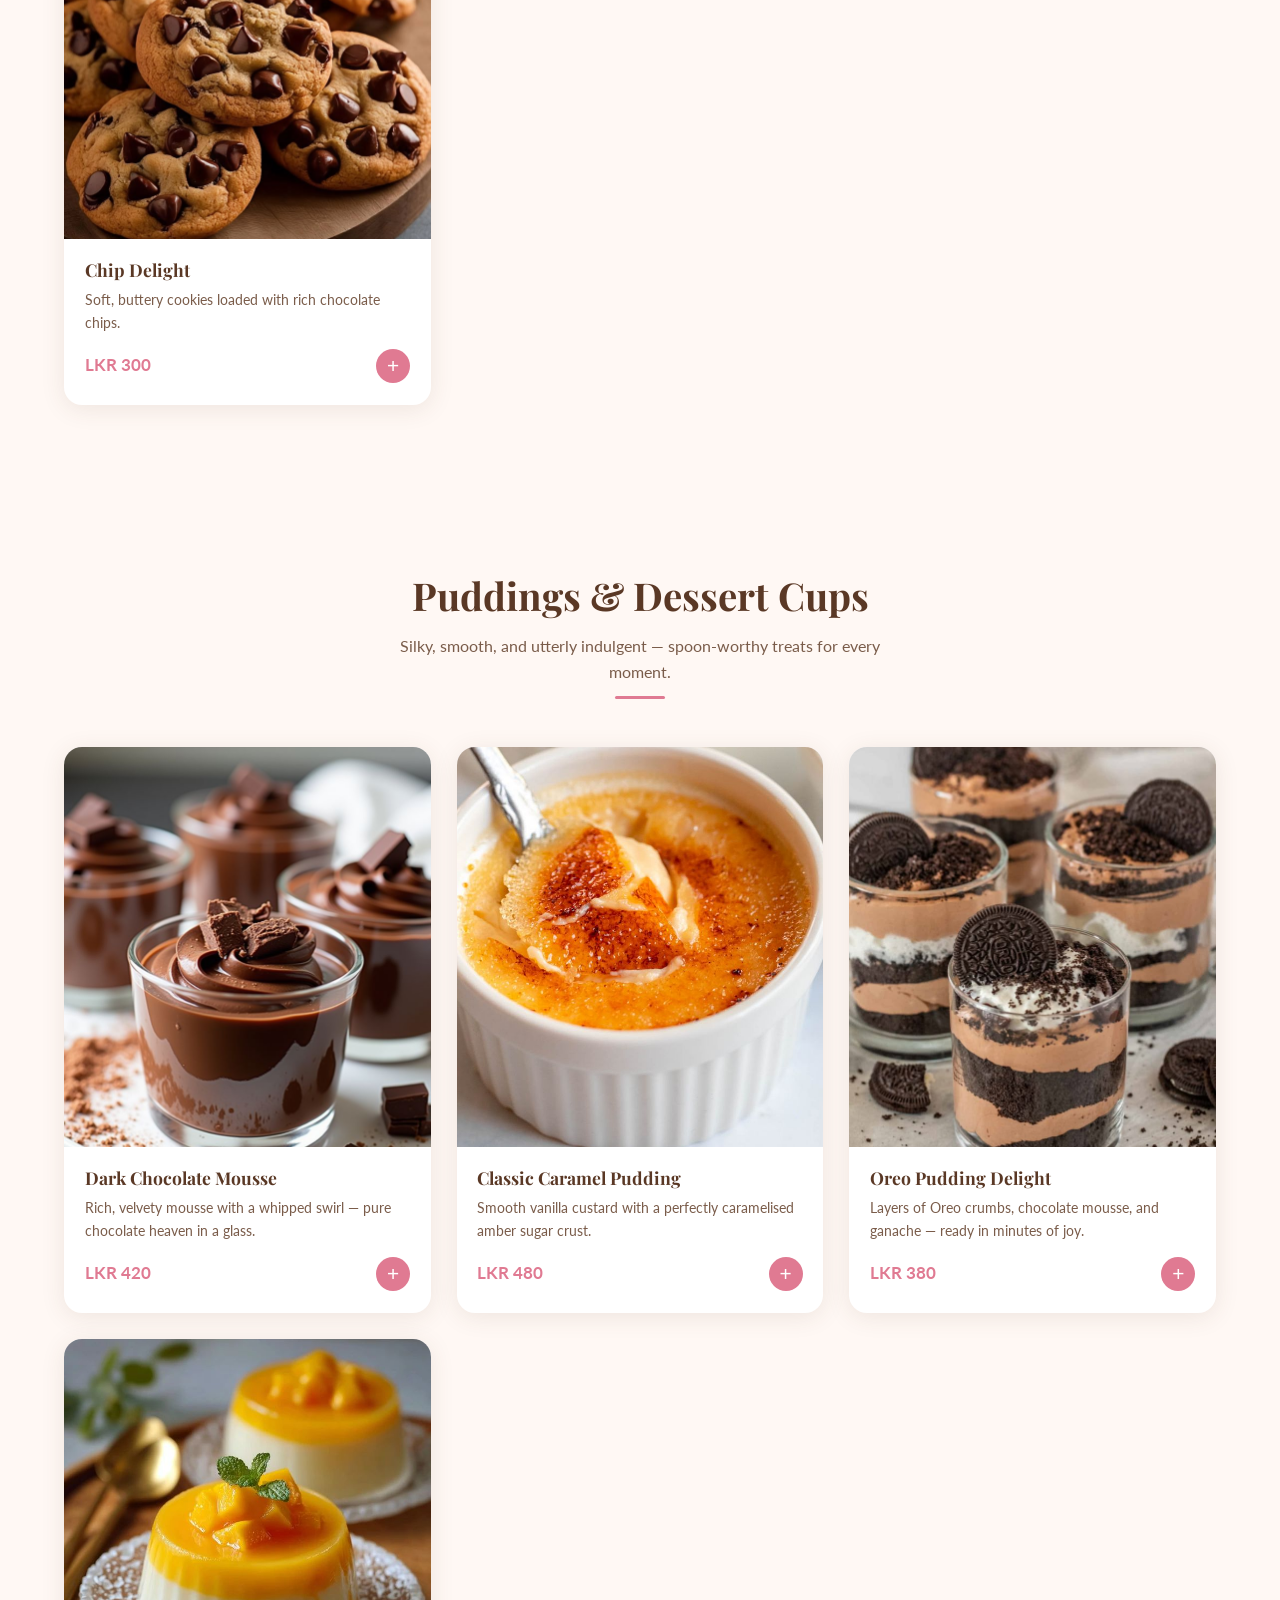
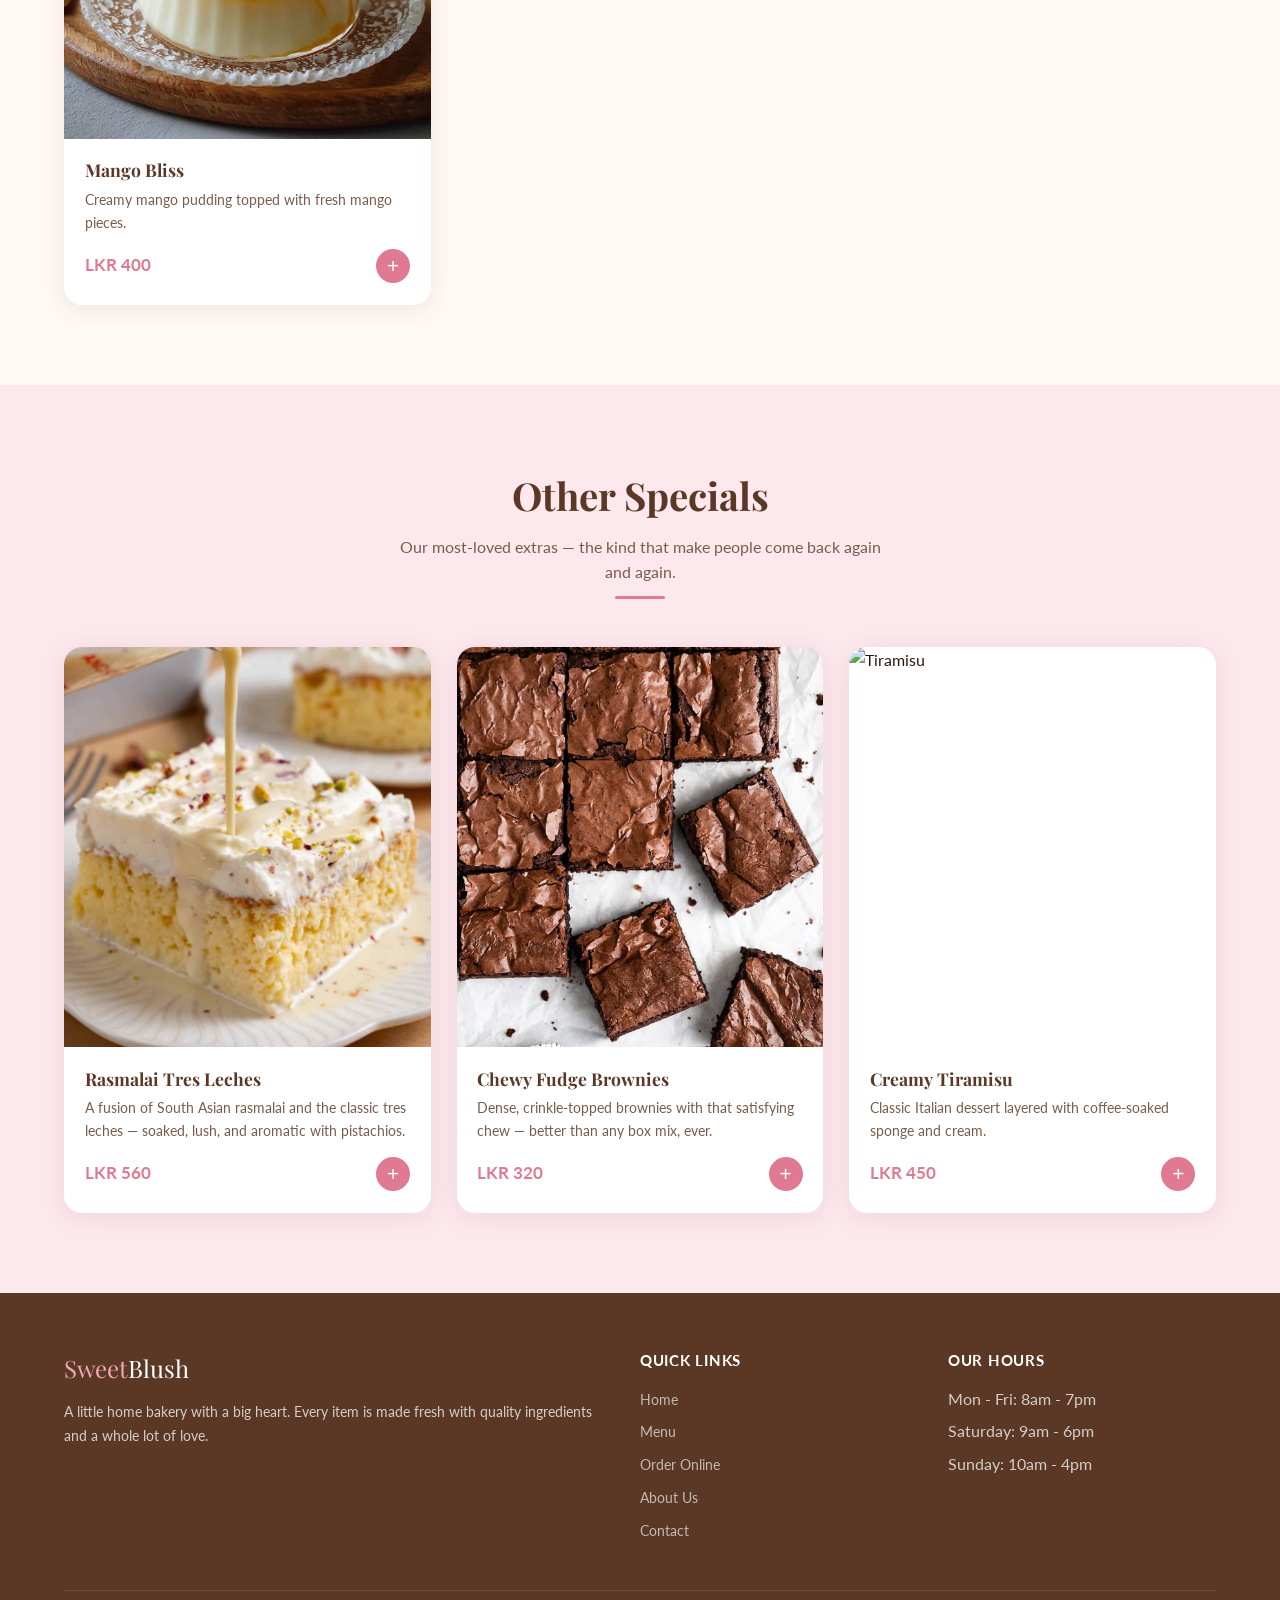
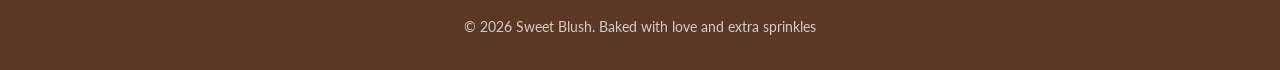
==== commit f05a187d: "images edited and renamed to follow a consistent naming convention. Updated image references in inde" ====
--- a/index.html
+++ b/index.html
@@ -60,7 +60,7 @@
         <p>A warm peach textured cake crowned with elegant orange roses.</p>
         <div class="card-footer">
           <span class="price">LKR 4,500</span>
-          <button class="add-btn" onclick="addToCart('Dreamy Drip Cake', 4500, 'images/cake1.jpg')">+</button>
+          <button class="add-btn" onclick="addToCart('Sunset Blossom Cake', 4500, 'images/cake4.jpg')">+</button>
         </div>
       </div>
     </div>
@@ -71,7 +71,7 @@
         <p>Elegant ivory buttercream with a cascade of pastel macarons and gold splatter.</p>
         <div class="card-footer">
           <span class="price">LKR 6,200</span>
-          <button class="add-btn" onclick="addToCart('Classic Vanilla Cloud', 6200, 'images/cake2.jpg')">+</button>
+          <button class="add-btn" onclick="addToCart('Macaron Drip Cake', 6200, 'images/cake2.jpg')">+</button>
         </div>
       </div>
     </div>
@@ -82,18 +82,18 @@
         <p>A stunning textured cake ringed with delicate pink milestone blossoms.</p>
         <div class="card-footer">
           <span class="price">LKR 5,500</span>
-          <button class="add-btn" onclick="addToCart('Macaron Drip Cake', 5500, 'images/cake3.jpg')">+</button>
-        </div>
-      </div>
-    </div>
-    <div class="card">
-      <img class="card-img" src="images/Cake 5.jpeg" alt="Ruby Ribbon Cake">
+          <button class="add-btn" onclick="addToCart('Floral Birthday', 5500, 'images/cake3.jpg')">+</button>
+        </div>
+      </div>
+    </div>
+    <div class="card">
+      <img class="card-img" src="images/cake5.jpeg" alt="Ruby Ribbon Cake">
       <div class="card-body">
         <h3>Ruby Ribbon Cake</h3>
         <p>Minimal white cake decorated with a beautiful deep red ribbon.</p>
         <div class="card-footer">
           <span class="price">LKR 6,800</span>
-          <button class="add-btn" onclick="addToCart('Macaron Drip Cake', 6800, 'images/cake3.jpg')">+</button>
+          <button class="add-btn" onclick="addToCart('Ruby Ribbon Cake', 6800, 'images/cake5.jpeg')">+</button>
         </div>
       </div>
     </div>
@@ -126,7 +126,7 @@
         <p>Light, airy vanilla sponge with whipped cream and a dusting of powdered sugar.</p>
         <div class="card-footer">
           <span class="price">LKR 480</span>
-          <button class="add-btn" onclick="addToCart('Neapolitan Delight Slice', 480, 'images/cake_piece1.jpg')">+</button>
+          <button class="add-btn" onclick="addToCart('Classic Vanilla Cloud', 480, 'images/cake_piece1.jpg')">+</button>
         </div>
       </div>
     </div>
@@ -142,13 +142,13 @@
       </div>
     </div>
     <div class="card">
-      <img class="card-img" src="images/Red Velvet Strawberry Sensation.jpeg" alt="Red Velvet Cake">
+      <img class="card-img" src="images/cake_piece3.jpeg" alt="Red Velvet Cake">
       <div class="card-body">
         <h3>Red Velvet Berry</h3>
         <p>Rich velvet cake layered with fresh strawberries and creamy filling.</p>
         <div class="card-footer">
           <span class="price">LKR 500</span>
-          <button class="add-btn" onclick="addToCart('Strawberry Dream Slice', 500, 'images/cake_piece2.jpg')">+</button>
+          <button class="add-btn" onclick="addToCart('Red Velvet Berry', 500, 'images/cake_piece3.jpeg')">+</button>
         </div>
       </div>
     </div>
@@ -197,13 +197,13 @@
       </div>
     </div>
     <div class="card">
-      <img class="card-img" src="images/Cookie 4.jpeg" alt="Chocolate chip Cookie">
+      <img class="card-img" src="images/cookie4.jpeg" alt="Chocolate chip Cookie">
       <div class="card-body">
         <h3>Chip Delight</h3>
         <p>Soft, buttery cookies loaded with rich chocolate chips.</p>
         <div class="card-footer">
           <span class="price">LKR 300</span>
-          <button class="add-btn" onclick="addToCart('Red Velvet Cookie', 240, 'images/cookie3.jpg')">+</button>
+          <button class="add-btn" onclick="addToCart('Chip Delight', 240, 'images/cookie4.jpeg')">+</button>
         </div>
       </div>
     </div>
@@ -230,13 +230,13 @@
       </div>
     </div>
     <div class="card">
-      <img class="card-img" src="images/pudding2.jpg" alt="Crème Brûlée">
+      <img class="card-img" src="images/pudding2.jpg" alt="Caramel Pudding">
       <div class="card-body">
         <h3>Classic Caramel Pudding</h3>
         <p>Smooth vanilla custard with a perfectly caramelised amber sugar crust.</p>
         <div class="card-footer">
           <span class="price">LKR 480</span>
-          <button class="add-btn" onclick="addToCart('Classic Crème Brûlée', 480, 'images/pudding2.jpg')">+</button>
+          <button class="add-btn" onclick="addToCart('Classic Caramel Pudding', 480, 'images/pudding2.jpg')">+</button>
         </div>
       </div>
     </div>
@@ -252,13 +252,13 @@
       </div>
     </div>
      <div class="card">
-      <img class="card-img" src="images/pudding 4.jpeg" alt="Banana Pudding">
+      <img class="card-img" src="images/pudding4.jpeg" alt="Banana Pudding">
       <div class="card-body">
         <h3>Mango Bliss</h3>
         <p>Creamy mango pudding topped with fresh mango pieces.</p>
         <div class="card-footer">
           <span class="price">LKR 400</span>
-          <button class="add-btn" onclick="addToCart('Oreo Pudding Delight', 400, 'images/pudding3.jpg')">+</button>
+          <button class="add-btn" onclick="addToCart('Mango Bliss', 400, 'images/pudding4.jpeg')">+</button>
         </div>
       </div>
     </div>
@@ -296,13 +296,13 @@
       </div>
     </div>
     <div class="card">
-      <img class="card-img" src="images/Tiramisu.jpeg" alt="Tiramisu">
+      <img class="card-img" src="images/tiramisu.jpeg" alt="Tiramisu">
       <div class="card-body">
         <h3>Creamy Tiramisu</h3>
         <p>Classic Italian dessert layered with coffee-soaked sponge and cream.</p>
         <div class="card-footer">
           <span class="price">LKR 450</span>
-          <button class="add-btn" onclick="addToCart('Chewy Fudge Brownie', 450, 'images/brownies.jpg')">+</button>
+          <button class="add-btn" onclick="addToCart('Creamy Tiramisu', 450, 'images/tiramisu.jpeg')">+</button>
         </div>
       </div>
     </div>
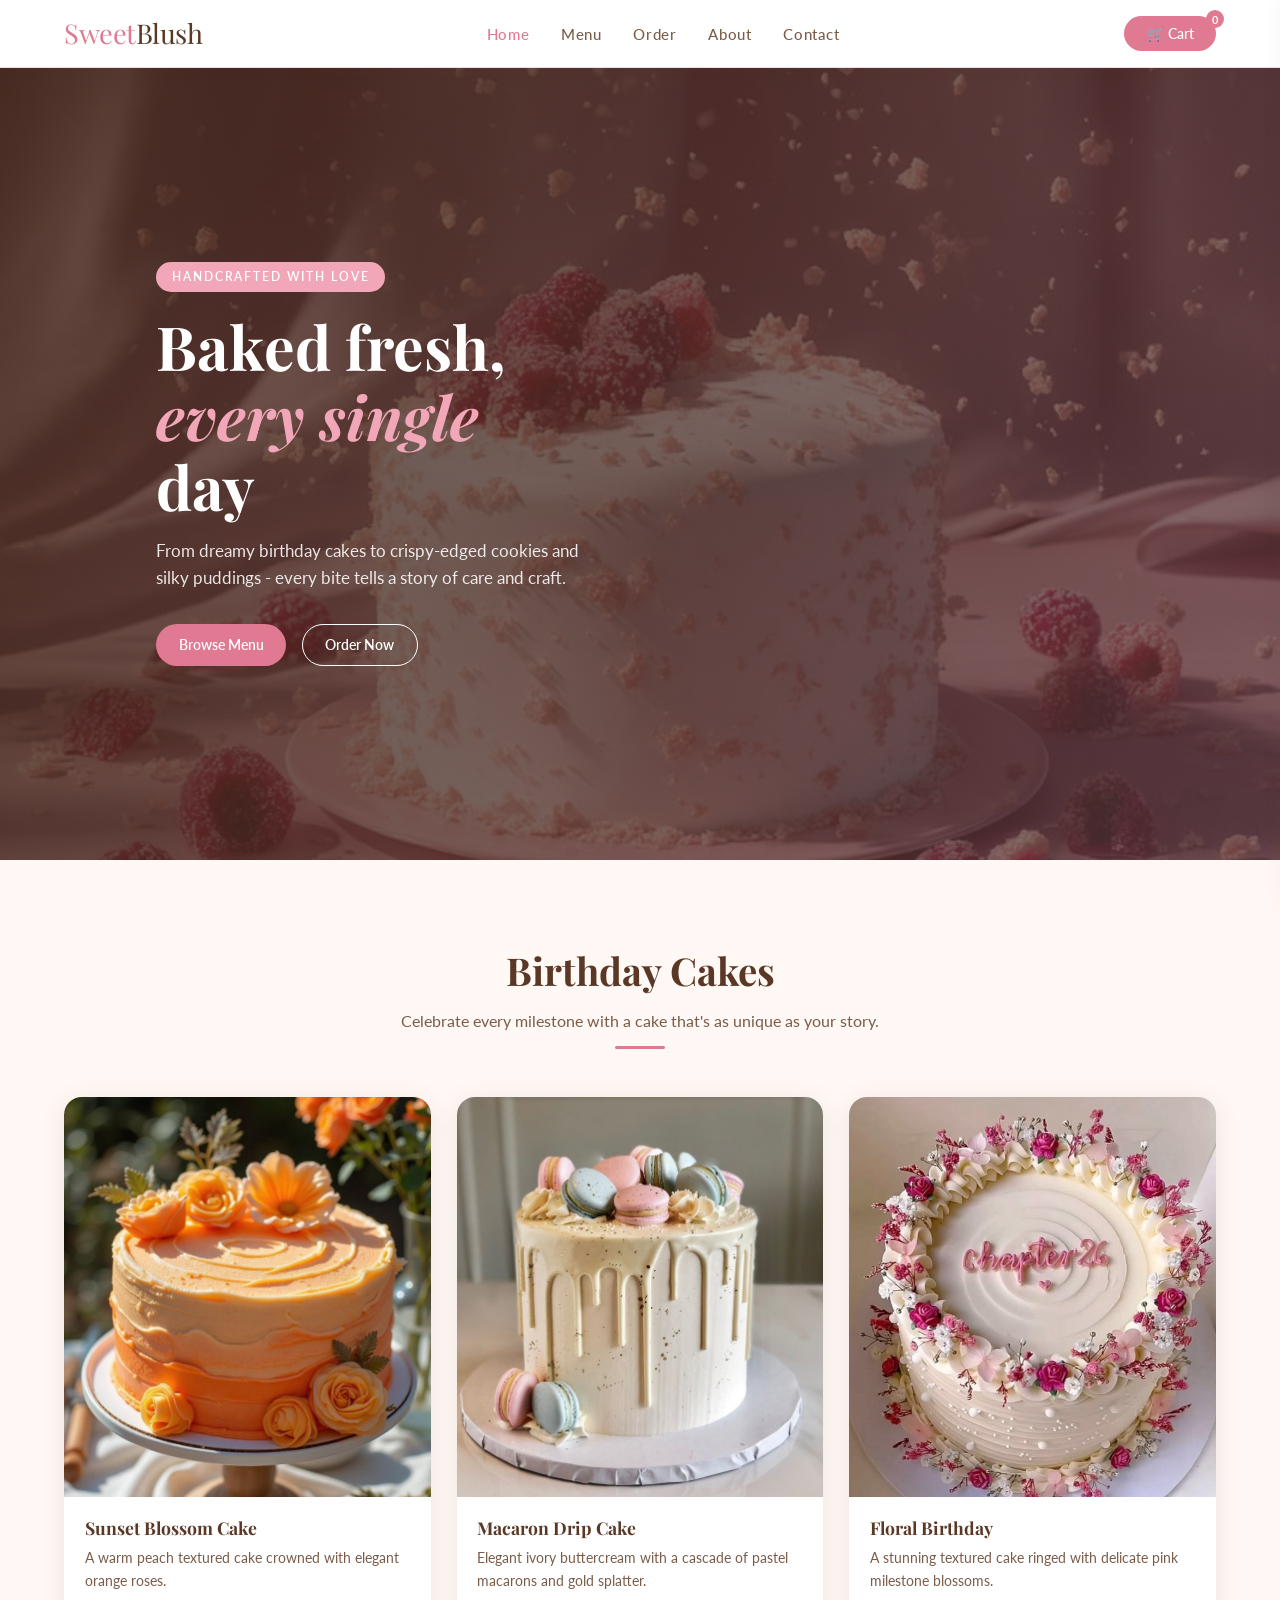
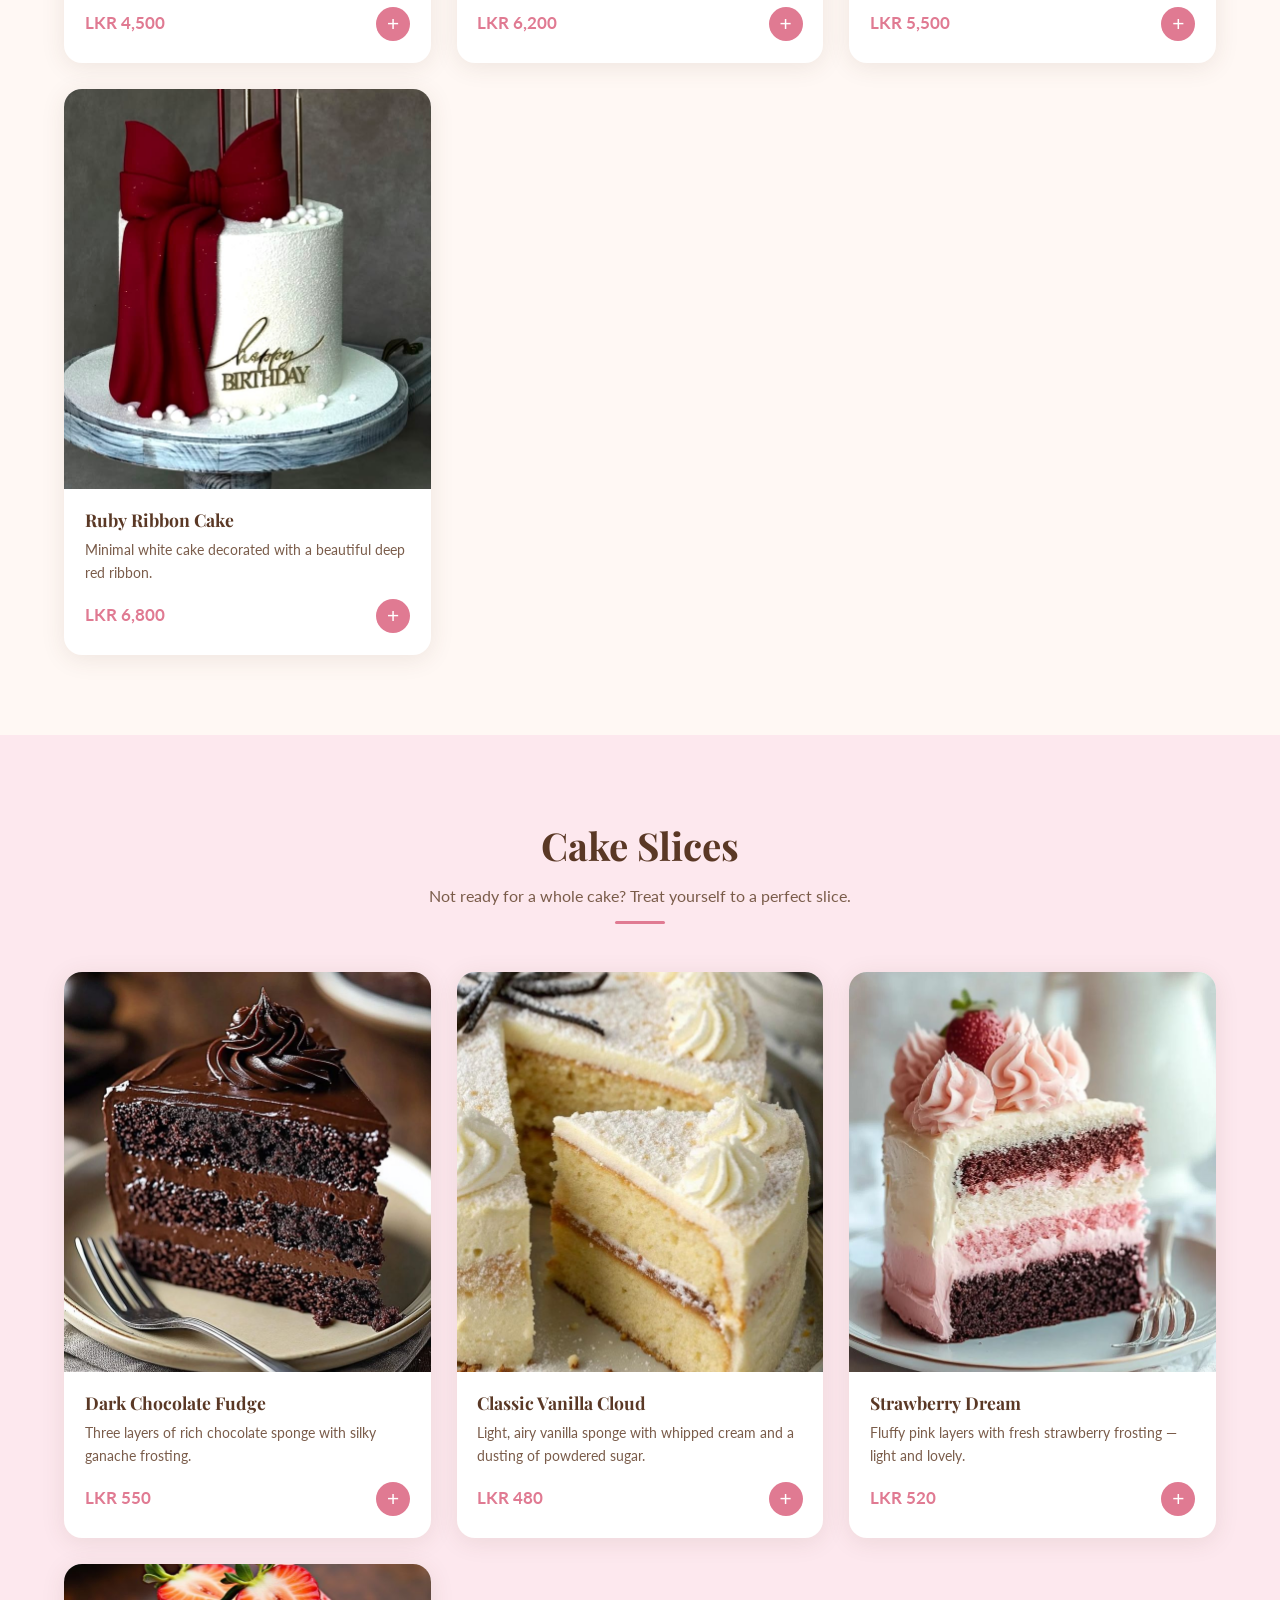
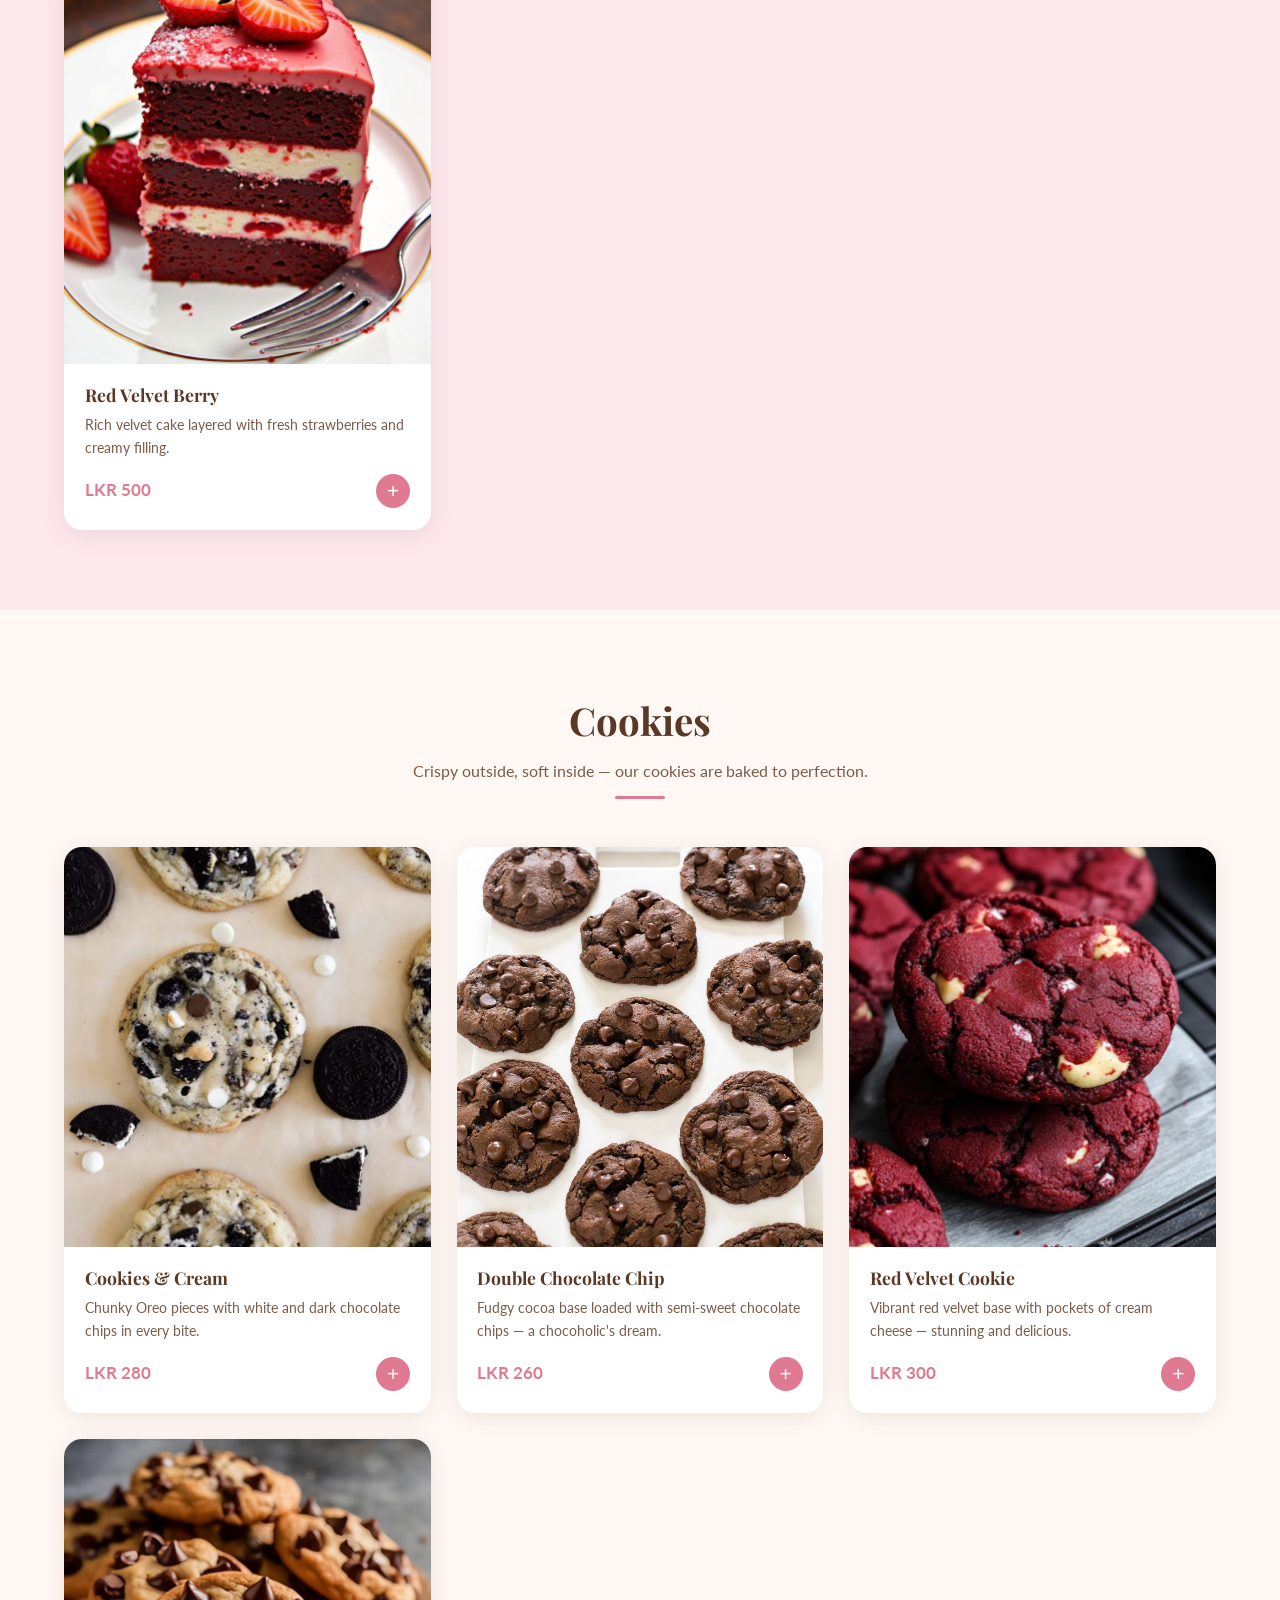
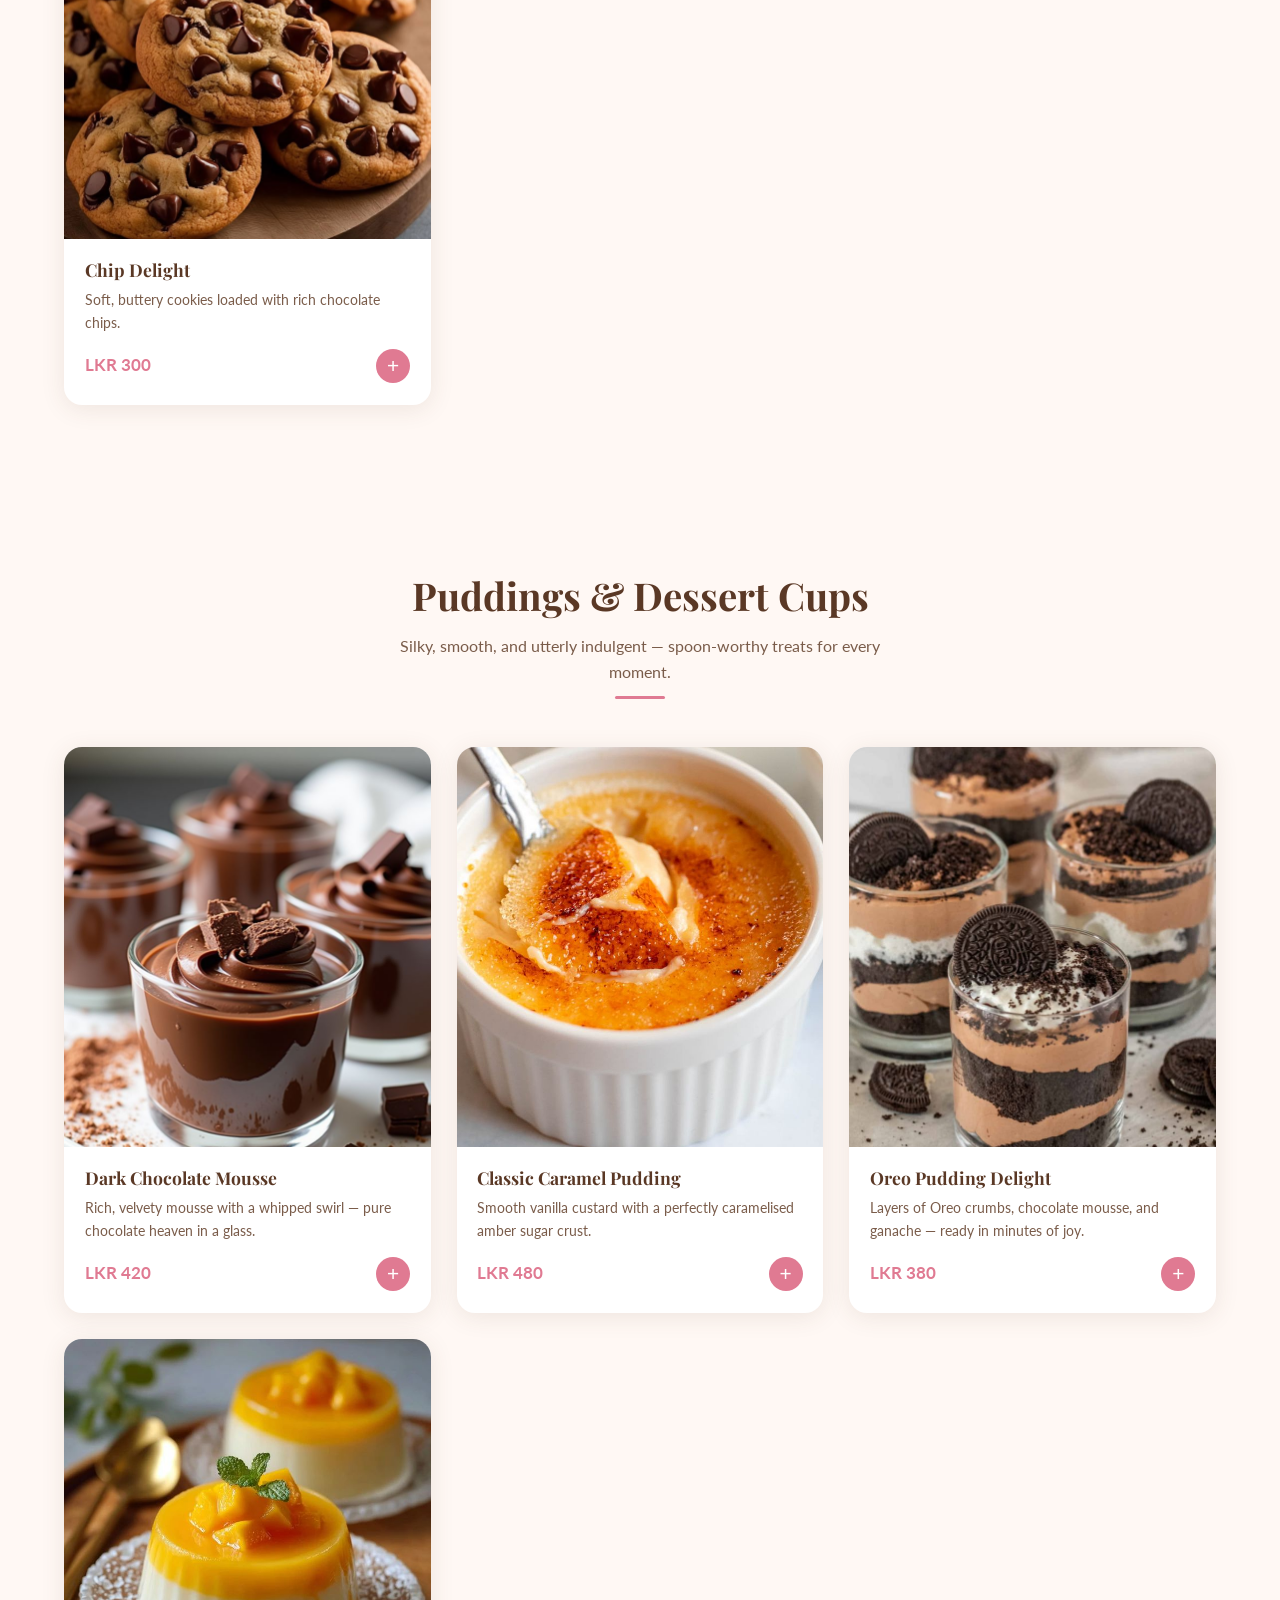
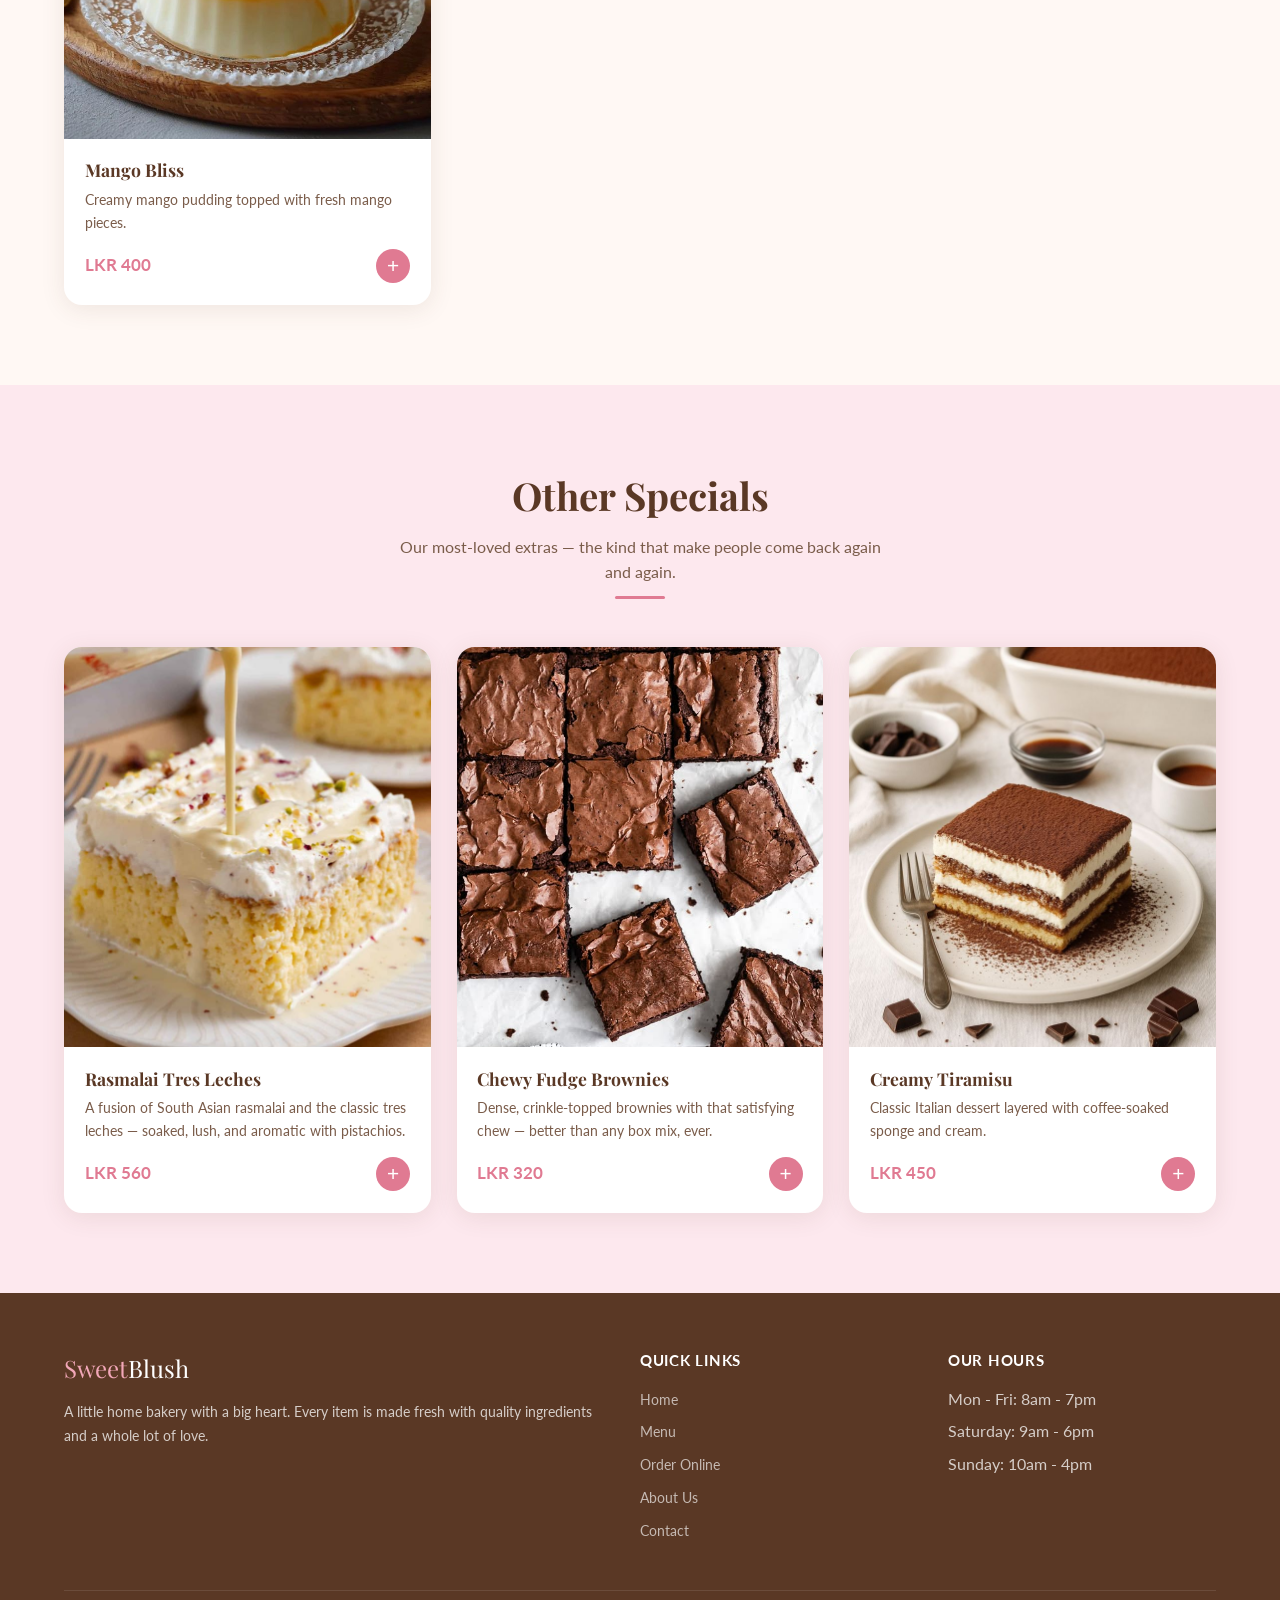
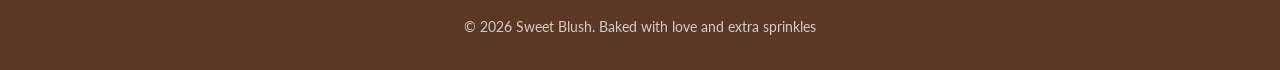
==== commit 02977a1c: "images and file names have been updated" ====
--- a/index.html
+++ b/index.html
@@ -296,13 +296,13 @@
       </div>
     </div>
     <div class="card">
-      <img class="card-img" src="images/tiramisu.jpeg" alt="Tiramisu">
+      <img class="card-img" src="images/Tiramisu.jpeg" alt="Tiramisu">
       <div class="card-body">
         <h3>Creamy Tiramisu</h3>
         <p>Classic Italian dessert layered with coffee-soaked sponge and cream.</p>
         <div class="card-footer">
           <span class="price">LKR 450</span>
-          <button class="add-btn" onclick="addToCart('Creamy Tiramisu', 450, 'images/tiramisu.jpeg')">+</button>
+          <button class="add-btn" onclick="addToCart('Creamy Tiramisu', 450, 'images/Tiramisu.jpeg')">+</button>
         </div>
       </div>
     </div>
